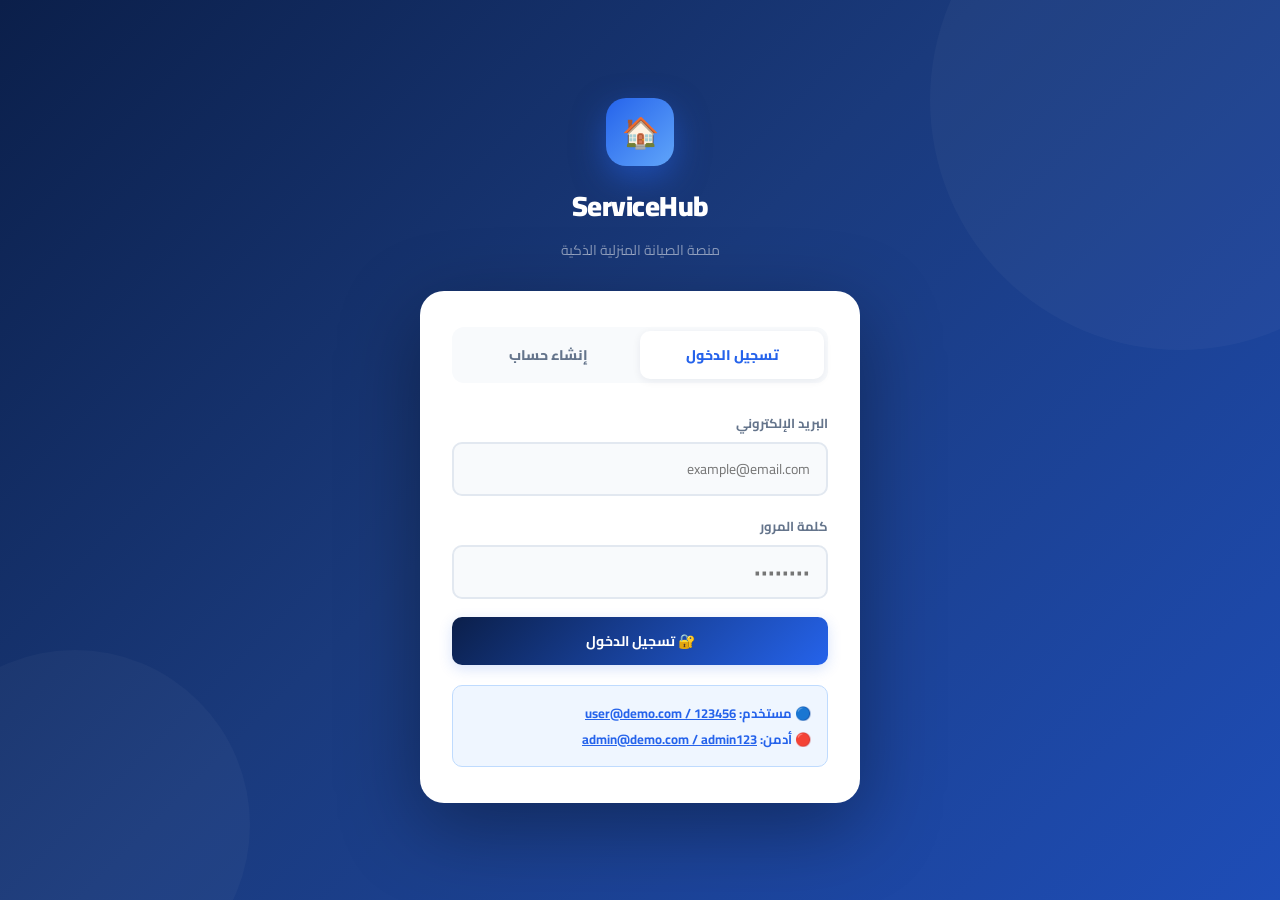
==== admin.html @ e4e531af "first commit" ====
<!DOCTYPE html>
<html lang="ar" dir="rtl">
<head>
<meta charset="UTF-8">
<meta name="viewport" content="width=device-width, initial-scale=1.0">
<title>ServiceHub – لوحة الإدارة</title>
<link rel="stylesheet" href="styles.css">
<style>
  /* Admin-specific accents */
  :root { --accent: #7c3aed; --accent-light: #8b5cf6; --accent-glow: rgba(124,58,237,0.18); }
  .navbar { background: #1e0a3c; }
  .brand-icon { background: linear-gradient(135deg, #7c3aed, #a78bfa) !important; }
  .btn-primary { background: linear-gradient(135deg, #1e0a3c, #7c3aed); }
  .uc-avatar { background: linear-gradient(135deg, #c4b5fd, #8b5cf6) !important; color: #fff !important; }
  .hero-banner { background: linear-gradient(135deg, #1e0a3c 0%, #4c1d95 50%, #7c3aed 100%); }
  .admin-ring { display:inline-flex;align-items:center;gap:6px;background:#ede9fe;color:#7c3aed;padding:4px 12px;border-radius:20px;font-size:12px;font-weight:800; }
</style>
</head>
<body>

<!-- ══════════ NAVBAR ══════════ -->
<nav class="navbar">
  <a class="navbar-brand" href="admin.html">
    <div class="brand-icon">🏠</div>
    <div>
      <div class="brand-text">ServiceHub</div>
      <div class="brand-sub">لوحة الإدارة</div>
    </div>
  </a>

  <div class="navbar-nav" id="desktop-nav">
    <button class="nav-link active" data-view="dashboard" onclick="navigate('dashboard')"><span class="nl-icon">📊</span> لوحة التحكم</button>
    <button class="nav-link"        data-view="manage"    onclick="navigate('manage')">   <span class="nl-icon">⚙️</span> إدارة الطلبات<span class="nav-badge" id="pending-badge" style="display:none">0</span></button>
    <button class="nav-link"        data-view="users"     onclick="navigate('users')">    <span class="nl-icon">👥</span> المستخدمون</button>
    <button class="nav-link"        data-view="profile"   onclick="navigate('profile')">  <span class="nl-icon">👤</span> حسابي</button>
  </div>

  <div class="navbar-end">
    <div class="user-chip" id="user-chip">
      <div class="uc-avatar" id="uc-avatar"></div>
      <div>
        <div class="uc-name" id="uc-name"></div>
        <div class="uc-role">مسؤول النظام</div>
      </div>
    </div>
    <button class="btn-logout-nav" onclick="logout()">🚪 خروج</button>
    <button class="nav-toggle" onclick="toggleDrawer()" aria-label="القائمة">
      <span></span><span></span><span></span>
    </button>
  </div>
</nav>

<!-- Mobile Drawer -->
<div class="nav-drawer" id="nav-drawer">
  <button class="nav-link" data-view="dashboard" onclick="navigate('dashboard');closeDrawer()">📊 لوحة التحكم</button>
  <button class="nav-link" data-view="manage"    onclick="navigate('manage');closeDrawer()">⚙️ إدارة الطلبات</button>
  <button class="nav-link" data-view="users"     onclick="navigate('users');closeDrawer()">👥 المستخدمون</button>
  <button class="nav-link" data-view="profile"   onclick="navigate('profile');closeDrawer()">👤 حسابي</button>
  <hr style="border:none;border-top:1px solid rgba(255,255,255,0.1);margin:8px 0">
  <button class="nav-link" onclick="logout()" style="color:#f87171">🚪 تسجيل الخروج</button>
</div>

<div class="page-wrap">
<div class="content">

  <!-- ══════════ DASHBOARD ══════════ -->
  <div class="view active" id="view-dashboard">
    <div class="hero-banner">
      <div class="hero-text">
        <h2>لوحة تحكم الإدارة 👨‍💻</h2>
        <p>راقب جميع الطلبات واتخذ القرارات المناسبة بسرعة وكفاءة</p>
        <div class="hero-cta">
          <button class="btn-white" onclick="navigate('manage')">⚙️ إدارة الطلبات</button>
        </div>
      </div>
      <div class="hero-illustration">📊</div>
    </div>
    <div class="stats-grid" id="admin-stats"></div>
    <div class="card">
      <div class="card-header">
        <span class="card-title">📋 جميع الطلبات</span>
        <button class="btn btn-secondary btn-sm" onclick="navigate('manage')">إدارة الطلبات</button>
      </div>
      <div class="table-wrap">
        <table class="data-table">
          <thead><tr>
            <th>المستخدم</th>
            <th>الخدمة</th>
            <th>الموقع</th>
            <th>التاريخ</th>
            <th>الحالة</th>
            <th>الإجراء</th>
          </tr></thead>
          <tbody id="dash-tbody"></tbody>
        </table>
      </div>
    </div>
  </div>

  <!-- ══════════ MANAGE REQUESTS ══════════ -->
  <div class="view" id="view-manage">
    <div class="section-header">
      <div class="section-title"><div class="st-icon">⚙️</div> إدارة الطلبات</div>
    </div>
    <div class="filter-bar">
      <input class="form-control" type="text" id="manage-search" placeholder="🔍 بحث بالاسم أو الخدمة..." oninput="renderManage()">
      <button class="filter-chip active" data-f="all"      onclick="setAdminFilter(this,'all')">الكل</button>
      <button class="filter-chip"        data-f="pending"  onclick="setAdminFilter(this,'pending')">⏳ معلق</button>
      <button class="filter-chip"        data-f="accepted" onclick="setAdminFilter(this,'accepted')">✅ مقبول</button>
      <button class="filter-chip"        data-f="rejected" onclick="setAdminFilter(this,'rejected')">❌ مرفوض</button>
    </div>
    <div class="req-list" id="manage-list"></div>
  </div>

  <!-- ══════════ USERS ══════════ -->
  <div class="view" id="view-users">
    <div class="section-header">
      <div class="section-title"><div class="st-icon">👥</div> المستخدمون</div>
    </div>
    <div class="card">
      <div class="table-wrap">
        <table class="data-table">
          <thead><tr>
            <th>المستخدم</th>
            <th>البريد الإلكتروني</th>
            <th>الدور</th>
            <th>عدد الطلبات</th>
            <th>آخر طلب</th>
          </tr></thead>
          <tbody id="users-tbody"></tbody>
        </table>
      </div>
    </div>
  </div>

  <!-- ══════════ PROFILE ══════════ -->
  <div class="view" id="view-profile">
    <div class="section-header">
      <div class="section-title"><div class="st-icon">👤</div> حسابي</div>
    </div>
    <div class="profile-hero">
      <div class="profile-avatar" id="p-avatar"></div>
      <div class="profile-info">
        <h2 id="p-name"></h2>
        <p id="p-email"></p>
        <div style="margin-top:10px"><span class="admin-ring">👨‍💻 مسؤول النظام</span></div>
      </div>
    </div>
    <div class="profile-grid">
      <div class="card">
        <div class="card-header"><span class="card-title">✏️ تعديل البيانات</span></div>
        <div class="card-body">
          <div class="form-group"><label>الاسم الكامل</label><input class="form-control" type="text" id="edit-name"></div>
          <div class="form-group"><label>البريد الإلكتروني</label><input class="form-control" type="email" id="edit-email" disabled style="opacity:.55;cursor:not-allowed"></div>
          <button class="btn btn-primary" onclick="saveProfile()">💾 حفظ التغييرات</button>
        </div>
      </div>
      <div class="card">
        <div class="card-header"><span class="card-title">🔑 تغيير كلمة المرور</span></div>
        <div class="card-body">
          <div class="form-group"><label>كلمة المرور الحالية</label><input class="form-control" type="password" id="old-pass" placeholder="••••••••"></div>
          <div class="form-group"><label>كلمة المرور الجديدة</label><input class="form-control" type="password" id="new-pass" placeholder="••••••••"></div>
          <div class="form-group"><label>تأكيد كلمة المرور</label><input class="form-control" type="password" id="conf-pass" placeholder="••••••••"></div>
          <button class="btn btn-primary" onclick="changePassword()">🔒 تغيير</button>
        </div>
      </div>
    </div>
  </div>

</div><!-- /content -->
</div><!-- /page-wrap -->

<!-- MODAL: Detail -->
<div id="modal-detail" style="display:none">
  <div class="modal-overlay" onclick="closeModal('modal-detail')">
    <div class="modal" onclick="event.stopPropagation()">
      <div class="modal-head">
        <div class="modal-title">📋 تفاصيل الطلب</div>
        <button class="modal-close" onclick="closeModal('modal-detail')">✕</button>
      </div>
      <div id="detail-content"></div>
    </div>
  </div>
</div>

<!-- TOAST -->
<div class="toast" id="toast"></div>

<script>
// ══════════════════════════════════════
//  DATA
// ══════════════════════════════════════
const SERVICES = [
  {id:'plumbing',   icon:'🔧', label:'سباكة'},
  {id:'electrical', icon:'⚡', label:'كهرباء'},
  {id:'ac',         icon:'❄️', label:'تكييف'},
  {id:'carpentry',  icon:'🪵', label:'نجارة'},
  {id:'painting',   icon:'🎨', label:'دهان'},
  {id:'cleaning',   icon:'🧹', label:'تنظيف'},
  {id:'gas',        icon:'🔥', label:'غاز'},
  {id:'security',   icon:'🔒', label:'أمن'},
];

function getDB()    { return JSON.parse(localStorage.getItem('sh_db') || '{}'); }
function saveDB(db) { localStorage.setItem('sh_db', JSON.stringify(db)); }
function svcLabel(id){ return (SERVICES.find(s=>s.id===id)||{label:id}).label; }
function svcIcon(id) { return (SERVICES.find(s=>s.id===id)||{icon:'🔧'}).icon; }
function userName(userId, db) { return ((db.users||[]).find(u=>u.id===userId)||{name:'مجهول'}).name; }
function userEmail(userId, db){ return ((db.users||[]).find(u=>u.id===userId)||{email:''}).email; }
const BADGE_MAP  = {pending:'pending',  accepted:'accepted',  rejected:'rejected'};
const BLABEL_MAP = {pending:'معلق',     accepted:'مقبول',     rejected:'مرفوض'};
const LABEL_MAP  = {pending:'معلق ⏳',  accepted:'مقبول ✅',  rejected:'مرفوض ❌'};

// ══════════════════════════════════════
//  AUTH GUARD
// ══════════════════════════════════════
let CU = null;
(function() {
  const raw = sessionStorage.getItem('sh_user');
  if (!raw) { window.location.href = 'auth.html'; return; }
  CU = JSON.parse(raw);
  if (CU.role !== 'admin') { window.location.href = 'user.html'; return; }
  initAdmin();
})();

function initAdmin() {
  const initials = CU.name.split(' ').map(n=>n[0]).join('').substring(0,2);
  document.getElementById('uc-avatar').textContent = initials;
  document.getElementById('uc-name').textContent   = CU.name;
  updatePendingBadge();
  renderDashboard();
}

function logout() {
  sessionStorage.removeItem('sh_user');
  window.location.href = 'auth.html';
}

// ══════════════════════════════════════
//  NAVIGATION
// ══════════════════════════════════════
let adminFilter = 'all';

function navigate(view) {
  document.querySelectorAll('.view').forEach(v => v.classList.remove('active'));
  document.querySelectorAll('.nav-link').forEach(n => n.classList.remove('active'));
  const el = document.getElementById('view-'+view);
  if (el) el.classList.add('active');
  document.querySelectorAll(`[data-view="${view}"]`).forEach(n => n.classList.add('active'));
  window.scrollTo({top:0, behavior:'smooth'});

  if (view==='dashboard') renderDashboard();
  if (view==='manage')    renderManage();
  if (view==='users')     renderUsers();
  if (view==='profile')   renderProfile();
}

function toggleDrawer() { document.getElementById('nav-drawer').classList.toggle('open'); }
function closeDrawer()  { document.getElementById('nav-drawer').classList.remove('open'); }

// ══════════════════════════════════════
//  DASHBOARD
// ══════════════════════════════════════
function renderDashboard() {
  const db   = getDB();
  const reqs = db.requests || [];
  const p    = reqs.filter(r=>r.status==='pending').length;
  const a    = reqs.filter(r=>r.status==='accepted').length;
  const r    = reqs.filter(r=>r.status==='rejected').length;
  const users= (db.users||[]).filter(u=>u.role==='user').length;

  document.getElementById('admin-stats').innerHTML = `
    <div class="stat-card"><div class="stat-icon blue">📋</div><div><div class="stat-value">${reqs.length}</div><div class="stat-label">إجمالي الطلبات</div></div></div>
    <div class="stat-card"><div class="stat-icon amber">⏳</div><div><div class="stat-value">${p}</div><div class="stat-label">معلقة – تحتاج إجراء</div></div></div>
    <div class="stat-card"><div class="stat-icon green">✅</div><div><div class="stat-value">${a}</div><div class="stat-label">مقبولة</div></div></div>
    <div class="stat-card"><div class="stat-icon red">❌</div><div><div class="stat-value">${r}</div><div class="stat-label">مرفوضة</div></div></div>
    <div class="stat-card"><div class="stat-icon purple">👥</div><div><div class="stat-value">${users}</div><div class="stat-label">المستخدمون</div></div></div>
  `;

  const tbody = document.getElementById('dash-tbody');
  tbody.innerHTML = reqs.slice().reverse().slice(0, 10).map(req=>tableRowHTML(req, db)).join('');
  updatePendingBadge();
}

function tableRowHTML(req, db) {
  return `<tr>
    <td>
      <div style="font-weight:800">${userName(req.userId, db)}</div>
      <div style="font-size:11px;color:var(--text-muted)">${userEmail(req.userId, db)}</div>
    </td>
    <td>${svcIcon(req.service)} ${svcLabel(req.service)}</td>
    <td>📍 ${req.location}</td>
    <td>📅 ${req.date}</td>
    <td><span class="badge ${BADGE_MAP[req.status]}">${BLABEL_MAP[req.status]}</span></td>
    <td>
      ${req.status==='pending' ? `
        <div style="display:flex;gap:6px">
          <button class="btn btn-success btn-sm" onclick="adminAction('${req.id}','accepted')">✅ قبول</button>
          <button class="btn btn-danger btn-sm"  onclick="adminAction('${req.id}','rejected')">❌ رفض</button>
        </div>
      ` : `<button class="btn btn-secondary btn-sm" onclick="showDetail('${req.id}')">عرض</button>`}
    </td>
  </tr>`;
}

// ══════════════════════════════════════
//  MANAGE REQUESTS
// ══════════════════════════════════════
function renderManage() {
  const db     = getDB();
  const reqs   = db.requests || [];
  const search = (document.getElementById('manage-search')?.value || '').toLowerCase();
  const filtered = reqs.filter(req => {
    const mF = adminFilter==='all' || req.status===adminFilter;
    const uName = userName(req.userId, db).toLowerCase();
    const mS = !search || svcLabel(req.service).includes(search) || req.location.includes(search) || uName.includes(search);
    return mF && mS;
  }).reverse();

  const c = document.getElementById('manage-list');
  if (!filtered.length) {
    c.innerHTML = '<div class="empty-state"><span class="es-icon">🔍</span><h3>لا توجد نتائج</h3><p>جرب تغيير الفلتر</p></div>';
    return;
  }
  c.innerHTML = filtered.map(req => {
    const uName = userName(req.userId, db);
    return `
      <div class="req-card" onclick="showDetail('${req.id}')">
        <div class="rc-icon">${svcIcon(req.service)}</div>
        <div class="rc-body">
          <div class="rc-title">${svcLabel(req.service)} — <span style="color:var(--text-muted);font-weight:600">${uName}</span></div>
          <div class="rc-meta">
            <span>📍 ${req.location}</span>
            <span>📅 ${req.date}</span>
            <span style="color:var(--text-light)">${req.desc.substring(0,50)}${req.desc.length>50?'...':''}</span>
          </div>
        </div>
        <div class="rc-actions">
          <span class="badge ${BADGE_MAP[req.status]}">${BLABEL_MAP[req.status]}</span>
          ${req.status==='pending' ? `
            <button class="btn btn-success btn-sm" onclick="event.stopPropagation();adminAction('${req.id}','accepted')">✅ قبول</button>
            <button class="btn btn-danger btn-sm"  onclick="event.stopPropagation();adminAction('${req.id}','rejected')">❌ رفض</button>
          ` : ''}
        </div>
      </div>
    `;
  }).join('');
}

function setAdminFilter(el, f) {
  adminFilter = f;
  document.querySelectorAll('#view-manage .filter-chip').forEach(c=>c.classList.remove('active'));
  el.classList.add('active');
  renderManage();
}

function adminAction(id, newStatus) {
  const db  = getDB();
  const req = (db.requests||[]).find(r=>r.id===id);
  if (!req) return;
  req.status = newStatus;
  const msg = newStatus==='accepted'
    ? `تم قبول طلب ${svcLabel(req.service)} الخاص بك ✅`
    : `عذراً، تم رفض طلب ${svcLabel(req.service)} ❌`;
  db.notifications = db.notifications || [];
  db.notifications.push({id:'n'+Date.now(), userId:req.userId, msg, time:'الآن', read:false});
  saveDB(db);
  toast(newStatus==='accepted' ? '✅ تم قبول الطلب وإشعار المستخدم' : '❌ تم رفض الطلب وإشعار المستخدم');
  updatePendingBadge();
  renderDashboard();
  renderManage();
}

function updatePendingBadge() {
  const db  = getDB();
  const cnt = (db.requests||[]).filter(r=>r.status==='pending').length;
  const b   = document.getElementById('pending-badge');
  if (b) { b.style.display = cnt ? 'inline' : 'none'; b.textContent = cnt; }
}

// ══════════════════════════════════════
//  USERS
// ══════════════════════════════════════
function renderUsers() {
  const db    = getDB();
  const users = (db.users||[]);
  const tbody = document.getElementById('users-tbody');
  tbody.innerHTML = users.map(u => {
    const uReqs   = (db.requests||[]).filter(r=>r.userId===u.id);
    const lastReq = uReqs.length ? uReqs[uReqs.length-1].date : '—';
    const initials= u.name.split(' ').map(n=>n[0]).join('').substring(0,2);
    return `<tr>
      <td>
        <div style="display:flex;align-items:center;gap:10px">
          <div style="width:34px;height:34px;border-radius:50%;background:linear-gradient(135deg,var(--accent),var(--accent-light));display:flex;align-items:center;justify-content:center;font-size:13px;font-weight:800;color:#fff;flex-shrink:0">${initials}</div>
          <div>
            <div style="font-weight:800">${u.name}</div>
            <div style="font-size:11px;color:var(--text-muted)">#${u.id}</div>
          </div>
        </div>
      </td>
      <td>${u.email}</td>
      <td><span class="badge ${u.role==='admin'?'admin':'accepted'}">${u.role==='admin'?'مسؤول':'مستخدم'}</span></td>
      <td style="font-weight:800">${uReqs.length}</td>
      <td>${lastReq}</td>
    </tr>`;
  }).join('');
}

// ══════════════════════════════════════
//  REQUEST DETAIL
// ══════════════════════════════════════
function showDetail(id) {
  const db  = getDB();
  const req = (db.requests||[]).find(r=>r.id===id);
  if (!req) return;

  const steps = [
    {label:'تم الإرسال',   state:'done'},
    {label:'قيد المراجعة', state: req.status==='pending' ? 'active' : 'done'},
    {label: req.status==='rejected' ? 'مرفوض' : 'تم القبول',
     state: req.status==='accepted' ? 'done' : req.status==='rejected' ? 'rejected' : ''},
  ];

  const uName = userName(req.userId, db);

  document.getElementById('detail-content').innerHTML = `
    <div class="tracker">
      ${steps.map((s,i)=>`
        <div class="tracker-step ${s.state}">
          <div class="t-dot">${s.state==='done'?'✓':s.state==='rejected'?'✕':(i+1)}</div>
          <div class="t-label">${s.label}</div>
        </div>
      `).join('')}
    </div>
    <div class="detail-table">
      <div class="detail-row"><span class="detail-label">المستخدم</span><span class="detail-value">👤 ${uName}</span></div>
      <div class="detail-row"><span class="detail-label">الخدمة</span><span class="detail-value">${svcIcon(req.service)} ${svcLabel(req.service)}</span></div>
      <div class="detail-row"><span class="detail-label">الوصف</span><span class="detail-value">${req.desc}</span></div>
      <div class="detail-row"><span class="detail-label">الموقع</span><span class="detail-value">📍 ${req.location}</span></div>
      <div class="detail-row"><span class="detail-label">التاريخ</span><span class="detail-value">📅 ${req.date}</span></div>
      <div class="detail-row"><span class="detail-label">الحالة</span><span class="detail-value">${LABEL_MAP[req.status]}</span></div>
      ${req.rating ? `<div class="detail-row"><span class="detail-label">تقييم المستخدم</span><span class="detail-value">${'⭐'.repeat(req.rating)} (${req.rating}/5)</span></div>` : ''}
    </div>
    ${req.status==='pending' ? `
      <div class="modal-actions" style="margin-top:20px">
        <button class="btn btn-danger"   onclick="adminAction('${req.id}','rejected');closeModal('modal-detail')">❌ رفض الطلب</button>
        <button class="btn btn-success"  style="flex:2" onclick="adminAction('${req.id}','accepted');closeModal('modal-detail')">✅ قبول الطلب</button>
      </div>
    ` : ''}
  `;
  document.getElementById('modal-detail').style.display='block';
}

// ══════════════════════════════════════
//  PROFILE
// ══════════════════════════════════════
function renderProfile() {
  const initials = CU.name.split(' ').map(n=>n[0]).join('').substring(0,2);
  document.getElementById('p-avatar').textContent = initials;
  document.getElementById('p-name').textContent   = CU.name;
  document.getElementById('p-email').textContent  = CU.email;
  document.getElementById('edit-name').value  = CU.name;
  document.getElementById('edit-email').value = CU.email;
}

function saveProfile() {
  const name = document.getElementById('edit-name').value.trim();
  if (!name) return toast('⚠️ الاسم مطلوب');
  const db = getDB();
  const u  = (db.users||[]).find(u=>u.id===CU.id);
  if (u) { u.name = name; saveDB(db); }
  CU.name = name;
  sessionStorage.setItem('sh_user', JSON.stringify(CU));
  document.getElementById('uc-name').textContent = name;
  renderProfile();
  toast('✅ تم حفظ البيانات بنجاح');
}

function changePassword() {
  const oldP = document.getElementById('old-pass').value;
  const newP = document.getElementById('new-pass').value;
  const conP = document.getElementById('conf-pass').value;
  if (!oldP||!newP||!conP) return toast('⚠️ يرجى ملء جميع الحقول');
  if (oldP !== CU.password) return toast('❌ كلمة المرور الحالية غير صحيحة');
  if (newP !== conP)        return toast('❌ كلمة المرور غير متطابقة');
  const db = getDB();
  const u  = (db.users||[]).find(u=>u.id===CU.id);
  if (u) { u.password = newP; saveDB(db); }
  CU.password = newP;
  sessionStorage.setItem('sh_user', JSON.stringify(CU));
  ['old-pass','new-pass','conf-pass'].forEach(id=>document.getElementById(id).value='');
  toast('✅ تم تغيير كلمة المرور');
}

// ══════════════════════════════════════
//  UTILS
// ══════════════════════════════════════
function closeModal(id) { document.getElementById(id).style.display='none'; }

function toast(msg) {
  const t = document.getElementById('toast');
  t.textContent = msg; t.classList.add('show');
  setTimeout(()=>t.classList.remove('show'), 3000);
}

document.addEventListener('keydown', e => {
  if (e.key==='Escape') { closeModal('modal-detail'); closeDrawer(); }
});
</script>
</body>
</html>
---- styles.css ----
/* ============================================
   ServiceHub – Shared Styles
   ============================================ */
@import url('https://fonts.googleapis.com/css2?family=Cairo:wght@300;400;600;700;900&display=swap');

:root {
  --primary:       #0b1f4a;
  --primary-mid:   #1a3a7c;
  --accent:        #2563eb;
  --accent-light:  #3b82f6;
  --accent-glow:   rgba(37,99,235,0.18);
  --gold:          #f59e0b;
  --danger:        #ef4444;
  --danger-soft:   #fef2f2;
  --success:       #10b981;
  --success-soft:  #ecfdf5;
  --warn:          #f59e0b;
  --warn-soft:     #fffbeb;
  --bg:            #f0f4fa;
  --surface:       #ffffff;
  --surface2:      #f8fafc;
  --border:        #e2e8f0;
  --border-dark:   #cbd5e1;
  --text:          #0f172a;
  --text-muted:    #64748b;
  --text-light:    #94a3b8;
  --shadow-sm:     0 2px 8px rgba(11,31,74,0.07);
  --shadow:        0 4px 20px rgba(11,31,74,0.10);
  --shadow-lg:     0 12px 48px rgba(11,31,74,0.16);
  --radius:        16px;
  --radius-sm:     10px;
  --radius-xs:     7px;
  --navbar-h:      68px;
  --transition:    0.22s cubic-bezier(.4,0,.2,1);
}

*, *::before, *::after { box-sizing: border-box; margin: 0; padding: 0; }

html { scroll-behavior: smooth; }

body {
  font-family: 'Cairo', sans-serif;
  background: var(--bg);
  color: var(--text);
  min-height: 100vh;
  direction: rtl;
  -webkit-font-smoothing: antialiased;
}

/* ── Scrollbar ── */
::-webkit-scrollbar { width: 6px; }
::-webkit-scrollbar-track { background: transparent; }
::-webkit-scrollbar-thumb { background: var(--border-dark); border-radius: 3px; }

/* ════════════════════════════════════════
   TOP NAVBAR
   ════════════════════════════════════════ */
.navbar {
  position: fixed; top: 0; right: 0; left: 0; z-index: 200;
  height: var(--navbar-h);
  background: var(--primary);
  display: flex; align-items: center;
  padding: 0 32px;
  gap: 0;
  box-shadow: 0 4px 24px rgba(11,31,74,0.28);
  border-bottom: 1px solid rgba(255,255,255,0.06);
}

.navbar-brand {
  display: flex; align-items: center; gap: 12px;
  text-decoration: none; flex-shrink: 0;
}
.navbar-brand .brand-icon {
  width: 40px; height: 40px; border-radius: 11px;
  background: linear-gradient(135deg, var(--accent), #60a5fa);
  display: flex; align-items: center; justify-content: center;
  font-size: 20px; box-shadow: 0 4px 12px rgba(37,99,235,0.4);
  flex-shrink: 0;
}
.navbar-brand .brand-text { color: #fff; font-size: 20px; font-weight: 900; letter-spacing: -0.3px; }
.navbar-brand .brand-sub  { color: rgba(255,255,255,0.45); font-size: 11px; font-weight: 500; margin-top: -2px; }

.navbar-nav {
  display: flex; align-items: center; gap: 2px;
  margin-right: 32px; flex: 1;
}
.nav-link {
  display: flex; align-items: center; gap: 7px;
  padding: 9px 16px; border-radius: 10px;
  color: rgba(255,255,255,0.6); font-size: 14px; font-weight: 600;
  cursor: pointer; transition: all var(--transition);
  border: none; background: none; font-family: inherit;
  white-space: nowrap;
  position: relative;
}
.nav-link:hover { color: #fff; background: rgba(255,255,255,0.08); }
.nav-link.active { color: #fff; background: rgba(255,255,255,0.13); }
.nav-link.active::after {
  content: '';
  position: absolute; bottom: -2px; right: 16px; left: 16px;
  height: 2px; border-radius: 2px;
  background: var(--accent-light);
}
.nav-link .nl-icon { font-size: 16px; }
.nav-badge {
  background: var(--danger); color: #fff;
  font-size: 10px; font-weight: 800;
  padding: 1px 6px; border-radius: 10px;
  margin-right: auto;
}

.navbar-end {
  display: flex; align-items: center; gap: 10px;
  margin-right: auto; flex-shrink: 0;
}

.notif-btn {
  width: 38px; height: 38px; border-radius: 10px;
  background: rgba(255,255,255,0.08); border: 1px solid rgba(255,255,255,0.1);
  display: flex; align-items: center; justify-content: center;
  font-size: 18px; cursor: pointer; position: relative;
  transition: all var(--transition); color: rgba(255,255,255,0.75);
}
.notif-btn:hover { background: rgba(255,255,255,0.15); color: #fff; }
.notif-dot {
  width: 9px; height: 9px; border-radius: 50%;
  background: var(--danger); border: 2px solid var(--primary);
  position: absolute; top: 5px; left: 5px;
  display: none;
}

.user-chip {
  display: flex; align-items: center; gap: 9px;
  padding: 5px 12px 5px 5px;
  background: rgba(255,255,255,0.08); border: 1px solid rgba(255,255,255,0.1);
  border-radius: 40px; cursor: pointer; transition: all var(--transition);
}
.user-chip:hover { background: rgba(255,255,255,0.14); }
.user-chip .uc-avatar {
  width: 30px; height: 30px; border-radius: 50%;
  background: linear-gradient(135deg, var(--gold), #fbbf24);
  display: flex; align-items: center; justify-content: center;
  font-size: 12px; font-weight: 800; color: var(--primary);
}
.user-chip .uc-name { color: #fff; font-size: 13px; font-weight: 700; }
.user-chip .uc-role { color: rgba(255,255,255,0.45); font-size: 11px; }

.btn-logout-nav {
  display: flex; align-items: center; gap: 7px;
  padding: 9px 16px; border-radius: 10px;
  color: rgba(255,255,255,0.5); font-size: 13px; font-weight: 600;
  cursor: pointer; transition: all var(--transition);
  border: 1px solid rgba(255,255,255,0.1); background: none;
  font-family: inherit;
}
.btn-logout-nav:hover { background: rgba(239,68,68,0.18); color: #f87171; border-color: rgba(239,68,68,0.3); }

/* Mobile hamburger */
.nav-toggle {
  display: none; flex-direction: column; gap: 5px;
  background: none; border: none; cursor: pointer; padding: 6px;
}
.nav-toggle span {
  display: block; width: 22px; height: 2px;
  background: rgba(255,255,255,0.7); border-radius: 2px;
  transition: all var(--transition);
}

/* Mobile drawer */
.nav-drawer {
  display: none; position: fixed;
  top: var(--navbar-h); right: 0; left: 0; bottom: 0;
  background: var(--primary); z-index: 190;
  padding: 16px; flex-direction: column; gap: 4px;
  overflow-y: auto;
}
.nav-drawer.open { display: flex; }

/* ════════════════════════════════════════
   PAGE WRAPPER
   ════════════════════════════════════════ */
.page-wrap {
  padding-top: var(--navbar-h);
  min-height: 100vh;
}
.content {
  max-width: 1200px; margin: 0 auto;
  padding: 32px 24px;
}

/* ════════════════════════════════════════
   SECTIONS & PAGES
   ════════════════════════════════════════ */
.view { display: none; }
.view.active { display: block; animation: fadeUp 0.3s var(--transition); }
@keyframes fadeUp {
  from { opacity: 0; transform: translateY(10px); }
  to   { opacity: 1; transform: translateY(0); }
}

.section-header {
  display: flex; align-items: center; justify-content: space-between;
  margin-bottom: 24px;
}
.section-title {
  font-size: 22px; font-weight: 900; color: var(--primary);
  display: flex; align-items: center; gap: 10px;
}
.section-title .st-icon {
  width: 38px; height: 38px; border-radius: 10px;
  background: linear-gradient(135deg, var(--primary), var(--accent));
  display: flex; align-items: center; justify-content: center;
  font-size: 18px;
}

/* ════════════════════════════════════════
   CARDS
   ════════════════════════════════════════ */
.card {
  background: var(--surface); border: 1px solid var(--border);
  border-radius: var(--radius); box-shadow: var(--shadow);
  overflow: hidden;
}
.card-header {
  padding: 18px 24px; border-bottom: 1px solid var(--border);
  display: flex; align-items: center; justify-content: space-between;
}
.card-title { font-size: 15px; font-weight: 800; color: var(--primary); }
.card-body  { padding: 24px; }

/* ════════════════════════════════════════
   STATS GRID
   ════════════════════════════════════════ */
.stats-grid {
  display: grid;
  grid-template-columns: repeat(auto-fit, minmax(190px, 1fr));
  gap: 18px; margin-bottom: 28px;
}
.stat-card {
  background: var(--surface); border: 1px solid var(--border);
  border-radius: var(--radius); padding: 22px 20px;
  display: flex; align-items: center; gap: 16px;
  box-shadow: var(--shadow-sm); transition: transform var(--transition), box-shadow var(--transition);
  position: relative; overflow: hidden;
}
.stat-card::before {
  content: ''; position: absolute; bottom: 0; right: 0;
  width: 80px; height: 80px; border-radius: 50%;
  opacity: 0.06; transform: translate(20px, 20px);
}
.stat-card:hover { transform: translateY(-3px); box-shadow: var(--shadow); }
.stat-icon {
  width: 50px; height: 50px; border-radius: 13px;
  display: flex; align-items: center; justify-content: center;
  font-size: 22px; flex-shrink: 0;
}
.stat-icon.blue  { background: #eff6ff; }
.stat-icon.green { background: var(--success-soft); }
.stat-icon.red   { background: var(--danger-soft); }
.stat-icon.amber { background: var(--warn-soft); }
.stat-icon.purple{ background: #f5f3ff; }
.stat-value { font-size: 30px; font-weight: 900; color: var(--primary); line-height: 1; }
.stat-label { font-size: 12px; color: var(--text-muted); font-weight: 600; margin-top: 4px; }

/* ════════════════════════════════════════
   BADGES
   ════════════════════════════════════════ */
.badge {
  display: inline-flex; align-items: center; gap: 5px;
  padding: 4px 11px; border-radius: 20px;
  font-size: 12px; font-weight: 700;
}
.badge::before { content: '●'; font-size: 7px; }
.badge.pending  { background: var(--warn-soft);    color: #d97706; }
.badge.accepted { background: var(--success-soft); color: #059669; }
.badge.rejected { background: var(--danger-soft);  color: #dc2626; }
.badge.admin    { background: #ede9fe; color: #7c3aed; }

/* ════════════════════════════════════════
   BUTTONS
   ════════════════════════════════════════ */
.btn {
  display: inline-flex; align-items: center; justify-content: center; gap: 8px;
  padding: 11px 22px; border-radius: var(--radius-sm);
  font-family: inherit; font-size: 14px; font-weight: 700;
  cursor: pointer; border: none; transition: all var(--transition);
  text-decoration: none; white-space: nowrap;
}
.btn-primary {
  background: linear-gradient(135deg, var(--primary), var(--accent));
  color: #fff; box-shadow: 0 4px 14px var(--accent-glow);
}
.btn-primary:hover { transform: translateY(-1px); box-shadow: 0 6px 20px rgba(37,99,235,0.35); }
.btn-secondary {
  background: var(--surface2); color: var(--text-muted);
  border: 1.5px solid var(--border);
}
.btn-secondary:hover { border-color: var(--accent); color: var(--accent); }
.btn-success { background: var(--success-soft); color: #059669; border: 1.5px solid #a7f3d0; }
.btn-success:hover { background: #059669; color: #fff; border-color: #059669; }
.btn-danger  { background: var(--danger-soft);  color: #dc2626; border: 1.5px solid #fecaca; }
.btn-danger:hover  { background: #dc2626; color: #fff; border-color: #dc2626; }
.btn-sm { padding: 7px 14px; font-size: 13px; border-radius: var(--radius-xs); }
.btn-wide { width: 100%; }

/* ════════════════════════════════════════
   FORMS
   ════════════════════════════════════════ */
.form-group { margin-bottom: 18px; }
.form-group label {
  display: block; font-size: 13px; font-weight: 700;
  color: var(--text-muted); margin-bottom: 7px;
}
.form-control {
  width: 100%; padding: 12px 16px;
  border: 2px solid var(--border); border-radius: var(--radius-sm);
  font-family: inherit; font-size: 14px; color: var(--text);
  background: var(--surface2); outline: none;
  transition: border var(--transition), background var(--transition);
}
.form-control:focus { border-color: var(--accent); background: #fff; }
textarea.form-control { resize: vertical; min-height: 90px; }
select.form-control { cursor: pointer; }
.form-grid { display: grid; grid-template-columns: 1fr 1fr; gap: 18px; }
.form-grid .col-2 { grid-column: span 2; }

/* ════════════════════════════════════════
   FILTER BAR
   ════════════════════════════════════════ */
.filter-bar {
  display: flex; gap: 10px; flex-wrap: wrap;
  margin-bottom: 22px; align-items: center;
}
.filter-bar .form-control { max-width: 280px; }
.filter-chip {
  padding: 8px 16px; border-radius: 20px;
  font-family: inherit; font-size: 13px; font-weight: 700;
  color: var(--text-muted); cursor: pointer;
  border: 2px solid var(--border); background: var(--surface);
  transition: all var(--transition);
}
.filter-chip:hover  { border-color: var(--accent); color: var(--accent); }
.filter-chip.active { border-color: var(--accent); background: #eff6ff; color: var(--accent); }

/* ════════════════════════════════════════
   REQUEST CARDS
   ════════════════════════════════════════ */
.req-list { display: flex; flex-direction: column; gap: 13px; }
.req-card {
  background: var(--surface); border: 1.5px solid var(--border);
  border-radius: var(--radius); padding: 18px 22px;
  display: flex; align-items: center; gap: 18px;
  box-shadow: var(--shadow-sm); transition: all var(--transition);
  cursor: pointer;
}
.req-card:hover { border-color: var(--accent-light); transform: translateX(-3px); box-shadow: var(--shadow); }
.req-card .rc-icon {
  width: 48px; height: 48px; border-radius: 13px;
  background: #eff6ff; display: flex; align-items: center;
  justify-content: center; font-size: 22px; flex-shrink: 0;
}
.req-card .rc-body { flex: 1; min-width: 0; }
.req-card .rc-title { font-size: 15px; font-weight: 800; color: var(--text); }
.req-card .rc-meta  { font-size: 12px; color: var(--text-muted); margin-top: 3px; display: flex; gap: 12px; flex-wrap: wrap; }
.req-card .rc-meta span { display: flex; align-items: center; gap: 4px; }
.req-card .rc-actions { display: flex; align-items: center; gap: 8px; flex-shrink: 0; flex-wrap: wrap; justify-content: flex-end; }

/* ════════════════════════════════════════
   SERVICES GRID
   ════════════════════════════════════════ */
.service-grid {
  display: grid;
  grid-template-columns: repeat(auto-fill, minmax(120px, 1fr));
  gap: 12px; margin-bottom: 8px;
}
.svc-card {
  border: 2px solid var(--border); border-radius: 13px;
  padding: 16px 10px; text-align: center; cursor: pointer;
  transition: all var(--transition); background: var(--surface2);
}
.svc-card:hover { border-color: var(--accent); background: #eff6ff; transform: translateY(-2px); }
.svc-card.selected { border-color: var(--accent); background: #eff6ff; box-shadow: 0 0 0 3px var(--accent-glow); }
.svc-card .svc-icon  { font-size: 28px; margin-bottom: 8px; }
.svc-card .svc-label { font-size: 13px; font-weight: 700; color: var(--text); }
.svc-card.selected .svc-label { color: var(--accent); }

/* ════════════════════════════════════════
   TRACKER
   ════════════════════════════════════════ */
.tracker { display: flex; align-items: flex-start; gap: 0; margin: 24px 0; }
.tracker-step { flex: 1; text-align: center; position: relative; }
.tracker-step::before {
  content: ''; position: absolute; top: 15px; left: -50%; right: 50%;
  height: 2px; background: var(--border);
}
.tracker-step:first-child::before { display: none; }
.tracker-step.done::before   { background: var(--success); }
.t-dot {
  width: 32px; height: 32px; border-radius: 50%;
  background: var(--border); color: var(--text-light);
  font-size: 13px; font-weight: 800;
  display: inline-flex; align-items: center; justify-content: center;
  position: relative; z-index: 1; transition: all var(--transition);
}
.tracker-step.done .t-dot     { background: var(--success); color: #fff; }
.tracker-step.active .t-dot   { background: var(--accent);  color: #fff; box-shadow: 0 0 0 5px var(--accent-glow); }
.tracker-step.rejected .t-dot { background: var(--danger);  color: #fff; }
.t-label { font-size: 11px; color: var(--text-muted); margin-top: 7px; font-weight: 700; }
.tracker-step.done .t-label     { color: var(--success); }
.tracker-step.active .t-label   { color: var(--accent); }
.tracker-step.rejected .t-label { color: var(--danger); }

/* ════════════════════════════════════════
   DETAIL ROWS
   ════════════════════════════════════════ */
.detail-table { width: 100%; }
.detail-row {
  display: flex; gap: 16px; padding: 12px 0;
  border-bottom: 1px solid var(--border);
}
.detail-row:last-child { border: none; }
.detail-label { font-size: 13px; color: var(--text-muted); font-weight: 700; min-width: 110px; flex-shrink: 0; }
.detail-value { font-size: 14px; color: var(--text); font-weight: 600; }

/* ════════════════════════════════════════
   NOTIFICATIONS
   ════════════════════════════════════════ */
.notif-list { display: flex; flex-direction: column; gap: 11px; }
.notif-item {
  background: var(--surface); border: 1.5px solid var(--border);
  border-radius: var(--radius-sm); padding: 16px 20px;
  display: flex; gap: 14px; align-items: flex-start;
  transition: all var(--transition);
}
.notif-item.unread { border-color: #93c5fd; background: #eff6ff; }
.notif-icon { font-size: 22px; flex-shrink: 0; margin-top: 1px; }
.notif-msg  { font-size: 14px; color: var(--text); font-weight: 600; line-height: 1.5; }
.notif-time { font-size: 11px; color: var(--text-light); margin-top: 4px; }

/* ════════════════════════════════════════
   PROFILE
   ════════════════════════════════════════ */
.profile-hero {
  background: linear-gradient(135deg, var(--primary) 0%, var(--accent) 100%);
  border-radius: var(--radius); padding: 32px;
  display: flex; align-items: center; gap: 24px; margin-bottom: 24px;
  color: #fff; box-shadow: var(--shadow-lg);
}
.profile-avatar {
  width: 76px; height: 76px; border-radius: 50%;
  background: rgba(255,255,255,0.18); border: 3px solid rgba(255,255,255,0.35);
  display: flex; align-items: center; justify-content: center;
  font-size: 28px; font-weight: 900; flex-shrink: 0;
}
.profile-info h2  { font-size: 22px; font-weight: 900; }
.profile-info p   { opacity: 0.65; font-size: 14px; margin-top: 4px; }
.profile-grid { display: grid; grid-template-columns: 1fr 1fr; gap: 20px; }

/* ════════════════════════════════════════
   LOCATIONS
   ════════════════════════════════════════ */
.location-grid {
  display: grid; grid-template-columns: repeat(auto-fill, minmax(200px,1fr));
  gap: 16px;
}
.loc-card {
  background: var(--surface); border: 2px solid var(--border);
  border-radius: var(--radius); padding: 22px; text-align: center;
  cursor: pointer; transition: all var(--transition);
}
.loc-card:hover  { border-color: var(--accent); transform: translateY(-2px); box-shadow: var(--shadow); }
.loc-card.add-card { border-style: dashed; display: flex; align-items: center; justify-content: center; flex-direction: column; min-height: 110px; }
.loc-icon  { font-size: 30px; margin-bottom: 10px; }
.loc-name  { font-size: 15px; font-weight: 800; color: var(--text); }
.loc-addr  { font-size: 12px; color: var(--text-muted); margin-top: 3px; }

/* ════════════════════════════════════════
   RATING STARS
   ════════════════════════════════════════ */
.stars-wrap { display: flex; gap: 8px; flex-direction: row-reverse; justify-content: center; margin: 14px 0; }
.star-btn { font-size: 34px; cursor: pointer; color: var(--border-dark); transition: color 0.15s, transform 0.15s; }
.star-btn:hover, .star-btn.lit { color: var(--gold); transform: scale(1.15); }

/* ════════════════════════════════════════
   ADMIN TABLE
   ════════════════════════════════════════ */
.data-table { width: 100%; border-collapse: collapse; }
.data-table th {
  text-align: right; padding: 12px 18px;
  font-size: 12px; font-weight: 800; color: var(--text-muted);
  background: var(--surface2); border-bottom: 2px solid var(--border);
  white-space: nowrap;
}
.data-table td {
  padding: 14px 18px; border-bottom: 1px solid var(--border);
  font-size: 14px; color: var(--text); vertical-align: middle;
}
.data-table tr:hover td { background: #f8fbff; }
.data-table tr:last-child td { border: none; }
.table-wrap { overflow-x: auto; }

/* ════════════════════════════════════════
   MODAL
   ════════════════════════════════════════ */
.modal-overlay {
  position: fixed; inset: 0; z-index: 400;
  background: rgba(11,31,74,0.55); backdrop-filter: blur(3px);
  display: flex; align-items: center; justify-content: center;
  animation: fadeIn 0.2s;
}
@keyframes fadeIn { from{opacity:0} to{opacity:1} }
.modal {
  background: #fff; border-radius: 20px; padding: 32px;
  width: 500px; max-width: 94vw; max-height: 90vh; overflow-y: auto;
  box-shadow: 0 24px 80px rgba(11,31,74,0.3);
  animation: scaleIn 0.3s cubic-bezier(.22,.68,0,1.2);
}
@keyframes scaleIn { from{opacity:0;transform:scale(.92)} to{opacity:1;transform:scale(1)} }
.modal-head { display: flex; align-items: center; justify-content: space-between; margin-bottom: 24px; }
.modal-title { font-size: 20px; font-weight: 900; color: var(--primary); }
.modal-close { background: var(--surface2); border: 1px solid var(--border); border-radius: 8px; width: 32px; height: 32px; cursor: pointer; font-size: 16px; display: flex; align-items: center; justify-content: center; transition: all var(--transition); }
.modal-close:hover { background: var(--danger-soft); color: var(--danger); }
.modal-actions { display: flex; gap: 12px; margin-top: 24px; }

/* ════════════════════════════════════════
   FAB
   ════════════════════════════════════════ */
.fab {
  position: fixed; bottom: 32px; left: 32px; z-index: 300;
  width: 58px; height: 58px; border-radius: 50%;
  background: linear-gradient(135deg, var(--accent), var(--accent-light));
  color: #fff; font-size: 26px; border: none;
  display: flex; align-items: center; justify-content: center;
  cursor: pointer; box-shadow: 0 8px 24px rgba(37,99,235,0.45);
  transition: all var(--transition); font-family: inherit;
}
.fab:hover { transform: scale(1.12) rotate(90deg); box-shadow: 0 12px 32px rgba(37,99,235,0.55); }

/* ════════════════════════════════════════
   TOAST
   ════════════════════════════════════════ */
.toast {
  position: fixed; bottom: 104px; left: 50%; transform: translateX(-50%);
  background: var(--primary); color: #fff;
  padding: 13px 24px; border-radius: 12px;
  font-size: 14px; font-weight: 600;
  box-shadow: 0 8px 28px rgba(0,0,0,0.25); z-index: 500;
  opacity: 0; pointer-events: none; white-space: nowrap;
  transition: opacity 0.28s, transform 0.28s;
  transform: translateX(-50%) translateY(10px);
}
.toast.show { opacity: 1; transform: translateX(-50%) translateY(0); }

/* ════════════════════════════════════════
   EMPTY STATE
   ════════════════════════════════════════ */
.empty-state { text-align: center; padding: 60px 20px; }
.empty-state .es-icon { font-size: 58px; margin-bottom: 16px; opacity: 0.35; display: block; }
.empty-state h3 { font-size: 18px; font-weight: 800; color: var(--text-muted); margin-bottom: 8px; }
.empty-state p  { font-size: 14px; color: var(--text-light); }

/* ════════════════════════════════════════
   DANGER ZONE
   ════════════════════════════════════════ */
.danger-zone { border-color: #fecaca !important; }
.danger-zone .card-title { color: var(--danger); }

/* ════════════════════════════════════════
   HOME HERO BANNER
   ════════════════════════════════════════ */
.hero-banner {
  background: linear-gradient(135deg, var(--primary) 0%, var(--primary-mid) 50%, #1e4db7 100%);
  border-radius: var(--radius); padding: 36px 40px;
  display: flex; align-items: center; justify-content: space-between;
  margin-bottom: 28px; color: #fff; position: relative; overflow: hidden;
  box-shadow: var(--shadow-lg);
}
.hero-banner::before {
  content: '';
  position: absolute; width: 280px; height: 280px; border-radius: 50%;
  background: rgba(255,255,255,0.04); top: -80px; left: -80px;
}
.hero-banner::after {
  content: '';
  position: absolute; width: 200px; height: 200px; border-radius: 50%;
  background: rgba(255,255,255,0.04); bottom: -60px; right: 200px;
}
.hero-text h2  { font-size: 26px; font-weight: 900; margin-bottom: 8px; }
.hero-text p   { font-size: 15px; opacity: 0.7; max-width: 380px; line-height: 1.6; }
.hero-cta      { margin-top: 20px; display: flex; gap: 12px; }
.hero-cta .btn-white {
  background: #fff; color: var(--primary); font-weight: 800;
  padding: 12px 24px; border-radius: var(--radius-sm);
  border: none; cursor: pointer; font-family: inherit; font-size: 14px;
  transition: all var(--transition); box-shadow: 0 4px 12px rgba(0,0,0,0.15);
}
.hero-cta .btn-white:hover { transform: translateY(-2px); box-shadow: 0 8px 20px rgba(0,0,0,0.2); }
.hero-illustration { font-size: 80px; opacity: 0.85; position: relative; z-index: 1; flex-shrink: 0; }

/* ════════════════════════════════════════
   QUICK STATS ROW
   ════════════════════════════════════════ */
.quick-row { display: grid; grid-template-columns: 2fr 1fr; gap: 22px; margin-bottom: 22px; }

/* ════════════════════════════════════════
   RESPONSIVE
   ════════════════════════════════════════ */
@media (max-width: 900px) {
  .navbar-nav { display: none; }
  .nav-toggle { display: flex; }
  .user-chip .uc-name, .user-chip .uc-role { display: none; }
  .user-chip { padding: 4px; border-radius: 50%; }
  .content { padding: 20px 16px; }
  .form-grid { grid-template-columns: 1fr; }
  .form-grid .col-2 { grid-column: span 1; }
  .profile-grid { grid-template-columns: 1fr; }
  .stats-grid { grid-template-columns: 1fr 1fr; }
  .hero-illustration { display: none; }
  .hero-banner { padding: 28px 24px; }
  .hero-text h2 { font-size: 20px; }
  .quick-row { grid-template-columns: 1fr; }
}
@media (max-width: 560px) {
  .stats-grid { grid-template-columns: 1fr 1fr; }
  .service-grid { grid-template-columns: repeat(3,1fr); }
  .navbar { padding: 0 16px; }
  .navbar-brand .brand-sub { display: none; }
  .fab { bottom: 20px; left: 20px; width: 52px; height: 52px; font-size: 22px; }
}
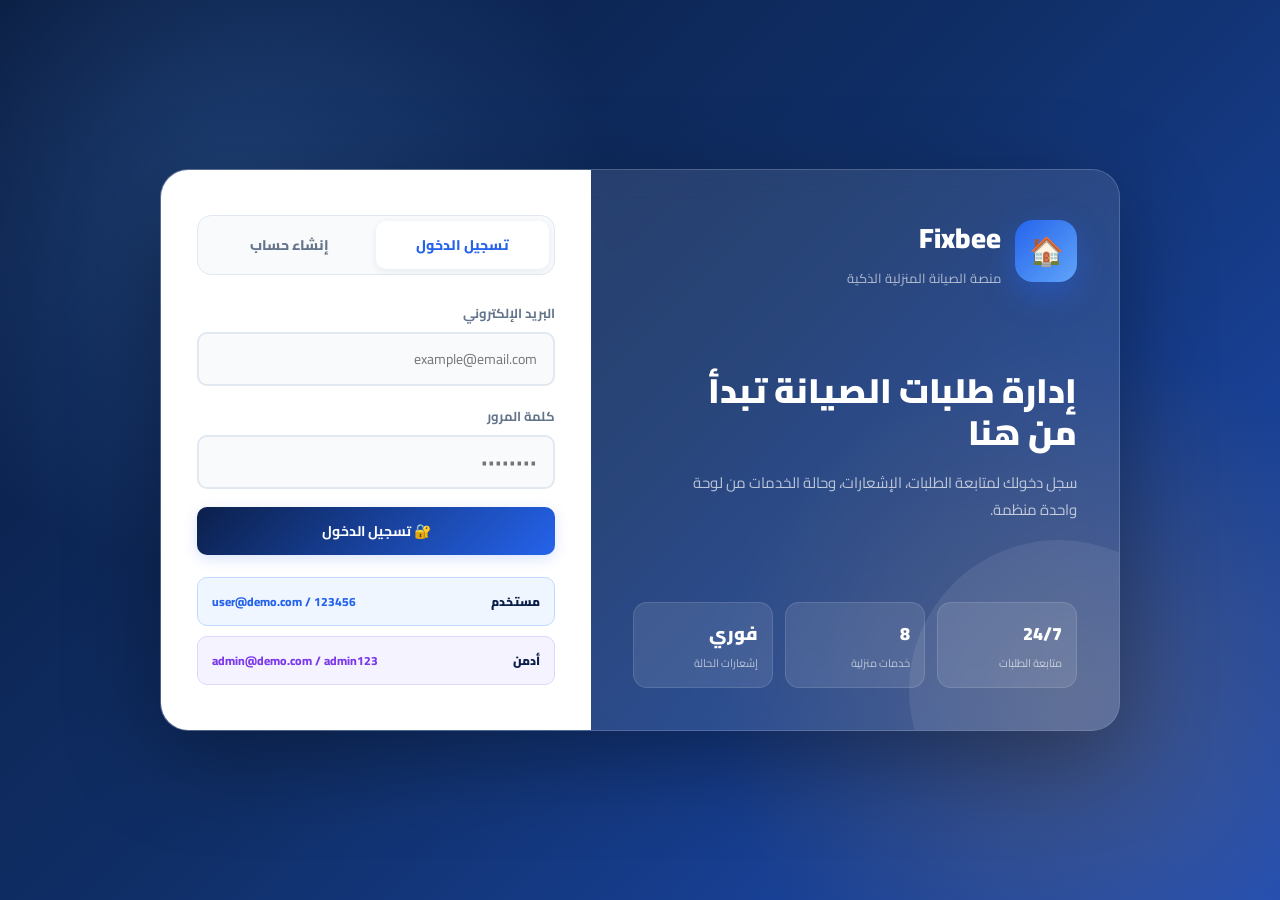
==== commit 95a1f187: "edit" ====
--- a/admin.html
+++ b/admin.html
@@ -1,9 +1,9 @@
-<!DOCTYPE html>
+﻿<!DOCTYPE html>
 <html lang="ar" dir="rtl">
 <head>
 <meta charset="UTF-8">
 <meta name="viewport" content="width=device-width, initial-scale=1.0">
-<title>ServiceHub – لوحة الإدارة</title>
+<title>Fixbee – لوحة الإدارة</title>
 <link rel="stylesheet" href="styles.css">
 <style>
   /* Admin-specific accents */
@@ -16,14 +16,14 @@
   .admin-ring { display:inline-flex;align-items:center;gap:6px;background:#ede9fe;color:#7c3aed;padding:4px 12px;border-radius:20px;font-size:12px;font-weight:800; }
 </style>
 </head>
-<body>
+<body class="app-page admin-page">
 
 <!-- ══════════ NAVBAR ══════════ -->
 <nav class="navbar">
   <a class="navbar-brand" href="admin.html">
     <div class="brand-icon">🏠</div>
     <div>
-      <div class="brand-text">ServiceHub</div>
+      <div class="brand-text">Fixbee</div>
       <div class="brand-sub">لوحة الإدارة</div>
     </div>
   </a>
@@ -76,6 +76,7 @@
       <div class="hero-illustration">📊</div>
     </div>
     <div class="stats-grid" id="admin-stats"></div>
+    <div class="admin-overview" id="admin-overview"></div>
     <div class="card">
       <div class="card-header">
         <span class="card-title">📋 جميع الطلبات</span>
@@ -116,6 +117,12 @@
   <div class="view" id="view-users">
     <div class="section-header">
       <div class="section-title"><div class="st-icon">👥</div> المستخدمون</div>
+    </div>
+    <div class="filter-bar">
+      <input class="form-control" type="text" id="users-search" placeholder="🔍 بحث بالاسم أو البريد..." oninput="renderUsers()">
+      <button class="filter-chip active" data-role="all" onclick="setUserRoleFilter(this,'all')">الكل</button>
+      <button class="filter-chip" data-role="user" onclick="setUserRoleFilter(this,'user')">مستخدمون</button>
+      <button class="filter-chip" data-role="admin" onclick="setUserRoleFilter(this,'admin')">مسؤولون</button>
     </div>
     <div class="card">
       <div class="table-wrap">
@@ -186,327 +193,6 @@
 <!-- TOAST -->
 <div class="toast" id="toast"></div>
 
-<script>
-// ══════════════════════════════════════
-//  DATA
-// ══════════════════════════════════════
-const SERVICES = [
-  {id:'plumbing',   icon:'🔧', label:'سباكة'},
-  {id:'electrical', icon:'⚡', label:'كهرباء'},
-  {id:'ac',         icon:'❄️', label:'تكييف'},
-  {id:'carpentry',  icon:'🪵', label:'نجارة'},
-  {id:'painting',   icon:'🎨', label:'دهان'},
-  {id:'cleaning',   icon:'🧹', label:'تنظيف'},
-  {id:'gas',        icon:'🔥', label:'غاز'},
-  {id:'security',   icon:'🔒', label:'أمن'},
-];
-
-function getDB()    { return JSON.parse(localStorage.getItem('sh_db') || '{}'); }
-function saveDB(db) { localStorage.setItem('sh_db', JSON.stringify(db)); }
-function svcLabel(id){ return (SERVICES.find(s=>s.id===id)||{label:id}).label; }
-function svcIcon(id) { return (SERVICES.find(s=>s.id===id)||{icon:'🔧'}).icon; }
-function userName(userId, db) { return ((db.users||[]).find(u=>u.id===userId)||{name:'مجهول'}).name; }
-function userEmail(userId, db){ return ((db.users||[]).find(u=>u.id===userId)||{email:''}).email; }
-const BADGE_MAP  = {pending:'pending',  accepted:'accepted',  rejected:'rejected'};
-const BLABEL_MAP = {pending:'معلق',     accepted:'مقبول',     rejected:'مرفوض'};
-const LABEL_MAP  = {pending:'معلق ⏳',  accepted:'مقبول ✅',  rejected:'مرفوض ❌'};
-
-// ══════════════════════════════════════
-//  AUTH GUARD
-// ══════════════════════════════════════
-let CU = null;
-(function() {
-  const raw = sessionStorage.getItem('sh_user');
-  if (!raw) { window.location.href = 'auth.html'; return; }
-  CU = JSON.parse(raw);
-  if (CU.role !== 'admin') { window.location.href = 'user.html'; return; }
-  initAdmin();
-})();
-
-function initAdmin() {
-  const initials = CU.name.split(' ').map(n=>n[0]).join('').substring(0,2);
-  document.getElementById('uc-avatar').textContent = initials;
-  document.getElementById('uc-name').textContent   = CU.name;
-  updatePendingBadge();
-  renderDashboard();
-}
-
-function logout() {
-  sessionStorage.removeItem('sh_user');
-  window.location.href = 'auth.html';
-}
-
-// ══════════════════════════════════════
-//  NAVIGATION
-// ══════════════════════════════════════
-let adminFilter = 'all';
-
-function navigate(view) {
-  document.querySelectorAll('.view').forEach(v => v.classList.remove('active'));
-  document.querySelectorAll('.nav-link').forEach(n => n.classList.remove('active'));
-  const el = document.getElementById('view-'+view);
-  if (el) el.classList.add('active');
-  document.querySelectorAll(`[data-view="${view}"]`).forEach(n => n.classList.add('active'));
-  window.scrollTo({top:0, behavior:'smooth'});
-
-  if (view==='dashboard') renderDashboard();
-  if (view==='manage')    renderManage();
-  if (view==='users')     renderUsers();
-  if (view==='profile')   renderProfile();
-}
-
-function toggleDrawer() { document.getElementById('nav-drawer').classList.toggle('open'); }
-function closeDrawer()  { document.getElementById('nav-drawer').classList.remove('open'); }
-
-// ══════════════════════════════════════
-//  DASHBOARD
-// ══════════════════════════════════════
-function renderDashboard() {
-  const db   = getDB();
-  const reqs = db.requests || [];
-  const p    = reqs.filter(r=>r.status==='pending').length;
-  const a    = reqs.filter(r=>r.status==='accepted').length;
-  const r    = reqs.filter(r=>r.status==='rejected').length;
-  const users= (db.users||[]).filter(u=>u.role==='user').length;
-
-  document.getElementById('admin-stats').innerHTML = `
-    <div class="stat-card"><div class="stat-icon blue">📋</div><div><div class="stat-value">${reqs.length}</div><div class="stat-label">إجمالي الطلبات</div></div></div>
-    <div class="stat-card"><div class="stat-icon amber">⏳</div><div><div class="stat-value">${p}</div><div class="stat-label">معلقة – تحتاج إجراء</div></div></div>
-    <div class="stat-card"><div class="stat-icon green">✅</div><div><div class="stat-value">${a}</div><div class="stat-label">مقبولة</div></div></div>
-    <div class="stat-card"><div class="stat-icon red">❌</div><div><div class="stat-value">${r}</div><div class="stat-label">مرفوضة</div></div></div>
-    <div class="stat-card"><div class="stat-icon purple">👥</div><div><div class="stat-value">${users}</div><div class="stat-label">المستخدمون</div></div></div>
-  `;
-
-  const tbody = document.getElementById('dash-tbody');
-  tbody.innerHTML = reqs.slice().reverse().slice(0, 10).map(req=>tableRowHTML(req, db)).join('');
-  updatePendingBadge();
-}
-
-function tableRowHTML(req, db) {
-  return `<tr>
-    <td>
-      <div style="font-weight:800">${userName(req.userId, db)}</div>
-      <div style="font-size:11px;color:var(--text-muted)">${userEmail(req.userId, db)}</div>
-    </td>
-    <td>${svcIcon(req.service)} ${svcLabel(req.service)}</td>
-    <td>📍 ${req.location}</td>
-    <td>📅 ${req.date}</td>
-    <td><span class="badge ${BADGE_MAP[req.status]}">${BLABEL_MAP[req.status]}</span></td>
-    <td>
-      ${req.status==='pending' ? `
-        <div style="display:flex;gap:6px">
-          <button class="btn btn-success btn-sm" onclick="adminAction('${req.id}','accepted')">✅ قبول</button>
-          <button class="btn btn-danger btn-sm"  onclick="adminAction('${req.id}','rejected')">❌ رفض</button>
-        </div>
-      ` : `<button class="btn btn-secondary btn-sm" onclick="showDetail('${req.id}')">عرض</button>`}
-    </td>
-  </tr>`;
-}
-
-// ══════════════════════════════════════
-//  MANAGE REQUESTS
-// ══════════════════════════════════════
-function renderManage() {
-  const db     = getDB();
-  const reqs   = db.requests || [];
-  const search = (document.getElementById('manage-search')?.value || '').toLowerCase();
-  const filtered = reqs.filter(req => {
-    const mF = adminFilter==='all' || req.status===adminFilter;
-    const uName = userName(req.userId, db).toLowerCase();
-    const mS = !search || svcLabel(req.service).includes(search) || req.location.includes(search) || uName.includes(search);
-    return mF && mS;
-  }).reverse();
-
-  const c = document.getElementById('manage-list');
-  if (!filtered.length) {
-    c.innerHTML = '<div class="empty-state"><span class="es-icon">🔍</span><h3>لا توجد نتائج</h3><p>جرب تغيير الفلتر</p></div>';
-    return;
-  }
-  c.innerHTML = filtered.map(req => {
-    const uName = userName(req.userId, db);
-    return `
-      <div class="req-card" onclick="showDetail('${req.id}')">
-        <div class="rc-icon">${svcIcon(req.service)}</div>
-        <div class="rc-body">
-          <div class="rc-title">${svcLabel(req.service)} — <span style="color:var(--text-muted);font-weight:600">${uName}</span></div>
-          <div class="rc-meta">
-            <span>📍 ${req.location}</span>
-            <span>📅 ${req.date}</span>
-            <span style="color:var(--text-light)">${req.desc.substring(0,50)}${req.desc.length>50?'...':''}</span>
-          </div>
-        </div>
-        <div class="rc-actions">
-          <span class="badge ${BADGE_MAP[req.status]}">${BLABEL_MAP[req.status]}</span>
-          ${req.status==='pending' ? `
-            <button class="btn btn-success btn-sm" onclick="event.stopPropagation();adminAction('${req.id}','accepted')">✅ قبول</button>
-            <button class="btn btn-danger btn-sm"  onclick="event.stopPropagation();adminAction('${req.id}','rejected')">❌ رفض</button>
-          ` : ''}
-        </div>
-      </div>
-    `;
-  }).join('');
-}
-
-function setAdminFilter(el, f) {
-  adminFilter = f;
-  document.querySelectorAll('#view-manage .filter-chip').forEach(c=>c.classList.remove('active'));
-  el.classList.add('active');
-  renderManage();
-}
-
-function adminAction(id, newStatus) {
-  const db  = getDB();
-  const req = (db.requests||[]).find(r=>r.id===id);
-  if (!req) return;
-  req.status = newStatus;
-  const msg = newStatus==='accepted'
-    ? `تم قبول طلب ${svcLabel(req.service)} الخاص بك ✅`
-    : `عذراً، تم رفض طلب ${svcLabel(req.service)} ❌`;
-  db.notifications = db.notifications || [];
-  db.notifications.push({id:'n'+Date.now(), userId:req.userId, msg, time:'الآن', read:false});
-  saveDB(db);
-  toast(newStatus==='accepted' ? '✅ تم قبول الطلب وإشعار المستخدم' : '❌ تم رفض الطلب وإشعار المستخدم');
-  updatePendingBadge();
-  renderDashboard();
-  renderManage();
-}
-
-function updatePendingBadge() {
-  const db  = getDB();
-  const cnt = (db.requests||[]).filter(r=>r.status==='pending').length;
-  const b   = document.getElementById('pending-badge');
-  if (b) { b.style.display = cnt ? 'inline' : 'none'; b.textContent = cnt; }
-}
-
-// ══════════════════════════════════════
-//  USERS
-// ══════════════════════════════════════
-function renderUsers() {
-  const db    = getDB();
-  const users = (db.users||[]);
-  const tbody = document.getElementById('users-tbody');
-  tbody.innerHTML = users.map(u => {
-    const uReqs   = (db.requests||[]).filter(r=>r.userId===u.id);
-    const lastReq = uReqs.length ? uReqs[uReqs.length-1].date : '—';
-    const initials= u.name.split(' ').map(n=>n[0]).join('').substring(0,2);
-    return `<tr>
-      <td>
-        <div style="display:flex;align-items:center;gap:10px">
-          <div style="width:34px;height:34px;border-radius:50%;background:linear-gradient(135deg,var(--accent),var(--accent-light));display:flex;align-items:center;justify-content:center;font-size:13px;font-weight:800;color:#fff;flex-shrink:0">${initials}</div>
-          <div>
-            <div style="font-weight:800">${u.name}</div>
-            <div style="font-size:11px;color:var(--text-muted)">#${u.id}</div>
-          </div>
-        </div>
-      </td>
-      <td>${u.email}</td>
-      <td><span class="badge ${u.role==='admin'?'admin':'accepted'}">${u.role==='admin'?'مسؤول':'مستخدم'}</span></td>
-      <td style="font-weight:800">${uReqs.length}</td>
-      <td>${lastReq}</td>
-    </tr>`;
-  }).join('');
-}
-
-// ══════════════════════════════════════
-//  REQUEST DETAIL
-// ══════════════════════════════════════
-function showDetail(id) {
-  const db  = getDB();
-  const req = (db.requests||[]).find(r=>r.id===id);
-  if (!req) return;
-
-  const steps = [
-    {label:'تم الإرسال',   state:'done'},
-    {label:'قيد المراجعة', state: req.status==='pending' ? 'active' : 'done'},
-    {label: req.status==='rejected' ? 'مرفوض' : 'تم القبول',
-     state: req.status==='accepted' ? 'done' : req.status==='rejected' ? 'rejected' : ''},
-  ];
-
-  const uName = userName(req.userId, db);
-
-  document.getElementById('detail-content').innerHTML = `
-    <div class="tracker">
-      ${steps.map((s,i)=>`
-        <div class="tracker-step ${s.state}">
-          <div class="t-dot">${s.state==='done'?'✓':s.state==='rejected'?'✕':(i+1)}</div>
-          <div class="t-label">${s.label}</div>
-        </div>
-      `).join('')}
-    </div>
-    <div class="detail-table">
-      <div class="detail-row"><span class="detail-label">المستخدم</span><span class="detail-value">👤 ${uName}</span></div>
-      <div class="detail-row"><span class="detail-label">الخدمة</span><span class="detail-value">${svcIcon(req.service)} ${svcLabel(req.service)}</span></div>
-      <div class="detail-row"><span class="detail-label">الوصف</span><span class="detail-value">${req.desc}</span></div>
-      <div class="detail-row"><span class="detail-label">الموقع</span><span class="detail-value">📍 ${req.location}</span></div>
-      <div class="detail-row"><span class="detail-label">التاريخ</span><span class="detail-value">📅 ${req.date}</span></div>
-      <div class="detail-row"><span class="detail-label">الحالة</span><span class="detail-value">${LABEL_MAP[req.status]}</span></div>
-      ${req.rating ? `<div class="detail-row"><span class="detail-label">تقييم المستخدم</span><span class="detail-value">${'⭐'.repeat(req.rating)} (${req.rating}/5)</span></div>` : ''}
-    </div>
-    ${req.status==='pending' ? `
-      <div class="modal-actions" style="margin-top:20px">
-        <button class="btn btn-danger"   onclick="adminAction('${req.id}','rejected');closeModal('modal-detail')">❌ رفض الطلب</button>
-        <button class="btn btn-success"  style="flex:2" onclick="adminAction('${req.id}','accepted');closeModal('modal-detail')">✅ قبول الطلب</button>
-      </div>
-    ` : ''}
-  `;
-  document.getElementById('modal-detail').style.display='block';
-}
-
-// ══════════════════════════════════════
-//  PROFILE
-// ══════════════════════════════════════
-function renderProfile() {
-  const initials = CU.name.split(' ').map(n=>n[0]).join('').substring(0,2);
-  document.getElementById('p-avatar').textContent = initials;
-  document.getElementById('p-name').textContent   = CU.name;
-  document.getElementById('p-email').textContent  = CU.email;
-  document.getElementById('edit-name').value  = CU.name;
-  document.getElementById('edit-email').value = CU.email;
-}
-
-function saveProfile() {
-  const name = document.getElementById('edit-name').value.trim();
-  if (!name) return toast('⚠️ الاسم مطلوب');
-  const db = getDB();
-  const u  = (db.users||[]).find(u=>u.id===CU.id);
-  if (u) { u.name = name; saveDB(db); }
-  CU.name = name;
-  sessionStorage.setItem('sh_user', JSON.stringify(CU));
-  document.getElementById('uc-name').textContent = name;
-  renderProfile();
-  toast('✅ تم حفظ البيانات بنجاح');
-}
-
-function changePassword() {
-  const oldP = document.getElementById('old-pass').value;
-  const newP = document.getElementById('new-pass').value;
-  const conP = document.getElementById('conf-pass').value;
-  if (!oldP||!newP||!conP) return toast('⚠️ يرجى ملء جميع الحقول');
-  if (oldP !== CU.password) return toast('❌ كلمة المرور الحالية غير صحيحة');
-  if (newP !== conP)        return toast('❌ كلمة المرور غير متطابقة');
-  const db = getDB();
-  const u  = (db.users||[]).find(u=>u.id===CU.id);
-  if (u) { u.password = newP; saveDB(db); }
-  CU.password = newP;
-  sessionStorage.setItem('sh_user', JSON.stringify(CU));
-  ['old-pass','new-pass','conf-pass'].forEach(id=>document.getElementById(id).value='');
-  toast('✅ تم تغيير كلمة المرور');
-}
-
-// ══════════════════════════════════════
-//  UTILS
-// ══════════════════════════════════════
-function closeModal(id) { document.getElementById(id).style.display='none'; }
-
-function toast(msg) {
-  const t = document.getElementById('toast');
-  t.textContent = msg; t.classList.add('show');
-  setTimeout(()=>t.classList.remove('show'), 3000);
-}
-
-document.addEventListener('keydown', e => {
-  if (e.key==='Escape') { closeModal('modal-detail'); closeDrawer(); }
-});
-</script>
+<script src="admin.js"></script>
 </body>
 </html>
--- a/styles.css
+++ b/styles.css
@@ -1,5 +1,5 @@
 /* ============================================
-   ServiceHub – Shared Styles
+   Fixbee – Shared Styles
    ============================================ */
 @import url('https://fonts.googleapis.com/css2?family=Cairo:wght@300;400;600;700;900&display=swap');
 
@@ -46,6 +46,11 @@
   direction: rtl;
   -webkit-font-smoothing: antialiased;
 }
+.app-page {
+  background:
+    linear-gradient(180deg, rgba(255,255,255,0.72), rgba(255,255,255,0) 260px),
+    var(--bg);
+}
 
 /* ── Scrollbar ── */
 ::-webkit-scrollbar { width: 6px; }
@@ -221,6 +226,7 @@
   border-radius: var(--radius); box-shadow: var(--shadow);
   overflow: hidden;
 }
+.card:hover { box-shadow: 0 8px 28px rgba(11,31,74,0.12); }
 .card-header {
   padding: 18px 24px; border-bottom: 1px solid var(--border);
   display: flex; align-items: center; justify-content: space-between;
@@ -242,6 +248,13 @@
   display: flex; align-items: center; gap: 16px;
   box-shadow: var(--shadow-sm); transition: transform var(--transition), box-shadow var(--transition);
   position: relative; overflow: hidden;
+}
+.stat-card::after {
+  content: '';
+  position: absolute;
+  inset: 0;
+  border-top: 3px solid rgba(37,99,235,0.14);
+  pointer-events: none;
 }
 .stat-card::before {
   content: ''; position: absolute; bottom: 0; right: 0;
@@ -364,6 +377,7 @@
 .req-card .rc-meta  { font-size: 12px; color: var(--text-muted); margin-top: 3px; display: flex; gap: 12px; flex-wrap: wrap; }
 .req-card .rc-meta span { display: flex; align-items: center; gap: 4px; }
 .req-card .rc-actions { display: flex; align-items: center; gap: 8px; flex-shrink: 0; flex-wrap: wrap; justify-content: flex-end; }
+.muted-truncate { color: var(--text-light); max-width: 340px; }
 
 /* ════════════════════════════════════════
    SERVICES GRID
@@ -460,19 +474,49 @@
    LOCATIONS
    ════════════════════════════════════════ */
 .location-grid {
-  display: grid; grid-template-columns: repeat(auto-fill, minmax(200px,1fr));
+  display: grid; grid-template-columns: repeat(auto-fill, minmax(230px,1fr));
   gap: 16px;
 }
 .loc-card {
   background: var(--surface); border: 2px solid var(--border);
-  border-radius: var(--radius); padding: 22px; text-align: center;
+  border-radius: var(--radius); padding: 18px; text-align: right;
   cursor: pointer; transition: all var(--transition);
+  min-height: 150px;
 }
 .loc-card:hover  { border-color: var(--accent); transform: translateY(-2px); box-shadow: var(--shadow); }
-.loc-card.add-card { border-style: dashed; display: flex; align-items: center; justify-content: center; flex-direction: column; min-height: 110px; }
-.loc-icon  { font-size: 30px; margin-bottom: 10px; }
+.loc-card.add-card { border-style: dashed; display: flex; align-items: center; justify-content: center; flex-direction: column; min-height: 150px; text-align: center; }
+.loc-card-top { display: flex; align-items: flex-start; justify-content: space-between; gap: 12px; margin-bottom: 14px; }
+.loc-actions { display: flex; gap: 7px; }
+.icon-btn {
+  width: 32px; height: 32px; border-radius: 9px;
+  border: 1px solid var(--border); background: var(--surface2);
+  display: inline-flex; align-items: center; justify-content: center;
+  cursor: pointer; transition: all var(--transition); font-family: inherit;
+}
+.icon-btn:hover { border-color: var(--accent); background: #eff6ff; }
+.icon-btn.danger:hover { border-color: #fecaca; background: var(--danger-soft); }
+.loc-icon  { font-size: 30px; margin-bottom: 0; }
 .loc-name  { font-size: 15px; font-weight: 800; color: var(--text); }
-.loc-addr  { font-size: 12px; color: var(--text-muted); margin-top: 3px; }
+.loc-addr  { font-size: 12px; color: var(--text-muted); margin-top: 6px; line-height: 1.7; }
+.location-mini {
+  width: 100%;
+  display: grid;
+  grid-template-columns: 32px 1fr;
+  grid-template-areas: "icon name" "icon addr";
+  gap: 2px 10px;
+  padding: 12px;
+  border: 1.5px solid var(--border);
+  border-radius: var(--radius-sm);
+  background: var(--surface);
+  font-family: inherit;
+  text-align: right;
+  cursor: pointer;
+  transition: all var(--transition);
+}
+.location-mini:hover { border-color: var(--accent); background: #f8fbff; }
+.location-mini span { grid-area: icon; font-size: 22px; align-self: center; }
+.location-mini strong { grid-area: name; font-size: 14px; color: var(--text); }
+.location-mini small { grid-area: addr; color: var(--text-muted); font-size: 11px; white-space: nowrap; overflow: hidden; text-overflow: ellipsis; }
 
 /* ════════════════════════════════════════
    RATING STARS
@@ -498,6 +542,12 @@
 .data-table tr:hover td { background: #f8fbff; }
 .data-table tr:last-child td { border: none; }
 .table-wrap { overflow-x: auto; }
+.table-avatar {
+  width:34px;height:34px;border-radius:50%;
+  background:linear-gradient(135deg,var(--accent),var(--accent-light));
+  display:flex;align-items:center;justify-content:center;
+  font-size:13px;font-weight:800;color:#fff;flex-shrink:0;
+}
 
 /* ════════════════════════════════════════
    MODAL
@@ -558,6 +608,10 @@
 .empty-state .es-icon { font-size: 58px; margin-bottom: 16px; opacity: 0.35; display: block; }
 .empty-state h3 { font-size: 18px; font-weight: 800; color: var(--text-muted); margin-bottom: 8px; }
 .empty-state p  { font-size: 14px; color: var(--text-light); }
+.empty-state.compact { padding: 24px 16px; }
+.empty-state.compact .es-icon { font-size: 34px; margin-bottom: 8px; }
+.empty-state.compact h3 { font-size: 15px; margin-bottom: 4px; }
+.empty-state.compact p { font-size: 12px; margin-bottom: 12px; }
 
 /* ════════════════════════════════════════
    DANGER ZONE
@@ -601,6 +655,253 @@
    QUICK STATS ROW
    ════════════════════════════════════════ */
 .quick-row { display: grid; grid-template-columns: 2fr 1fr; gap: 22px; margin-bottom: 22px; }
+
+/* ════════════════════════════════════════
+   ADMIN OVERVIEW
+   ════════════════════════════════════════ */
+.admin-overview {
+  display: grid;
+  grid-template-columns: minmax(0, 1fr) auto;
+  gap: 18px;
+  margin: -8px 0 28px;
+}
+.insight-panel,
+.action-panel {
+  background: var(--surface);
+  border: 1px solid var(--border);
+  border-radius: var(--radius);
+  box-shadow: var(--shadow-sm);
+}
+.insight-panel { padding: 20px 22px; }
+.insight-head {
+  display: flex;
+  align-items: center;
+  justify-content: space-between;
+  gap: 16px;
+  margin-bottom: 16px;
+}
+.insight-head span,
+.insight-grid span {
+  color: var(--text-muted);
+  font-size: 12px;
+  font-weight: 800;
+}
+.insight-head strong {
+  color: var(--primary);
+  font-size: 16px;
+}
+.insight-grid {
+  display: grid;
+  grid-template-columns: repeat(3, 1fr);
+  gap: 12px;
+}
+.insight-grid div {
+  padding: 13px 14px;
+  border-radius: var(--radius-sm);
+  background: var(--surface2);
+  border: 1px solid var(--border);
+}
+.insight-grid strong {
+  display: block;
+  color: var(--text);
+  font-size: 18px;
+  margin-top: 4px;
+}
+.action-panel {
+  padding: 18px;
+  display: flex;
+  align-items: center;
+  gap: 10px;
+}
+
+/* ════════════════════════════════════════
+   AUTH PAGE
+   ════════════════════════════════════════ */
+.auth-page {
+  min-height: 100vh;
+  display: grid;
+  place-items: center;
+  padding: 32px;
+  background:
+    radial-gradient(circle at 18% 22%, rgba(96,165,250,0.22), transparent 30%),
+    radial-gradient(circle at 84% 78%, rgba(245,158,11,0.18), transparent 28%),
+    linear-gradient(135deg, #081a3d 0%, #102f68 48%, #1e4db7 100%);
+}
+.auth-shell {
+  width: min(100%, 960px);
+  display: grid;
+  grid-template-columns: minmax(0, 1fr) 430px;
+  background: rgba(255,255,255,0.1);
+  border: 1px solid rgba(255,255,255,0.18);
+  border-radius: 28px;
+  overflow: hidden;
+  box-shadow: 0 28px 90px rgba(0,0,0,0.34);
+  backdrop-filter: blur(14px);
+  animation: fadeUp 0.45s both;
+}
+.auth-brand-panel {
+  min-height: 560px;
+  padding: 42px;
+  color: #fff;
+  display: flex;
+  flex-direction: column;
+  justify-content: space-between;
+  position: relative;
+  overflow: hidden;
+}
+.auth-brand-panel::before {
+  content: '';
+  position: absolute;
+  inset: auto -90px -110px auto;
+  width: 300px;
+  height: 300px;
+  border-radius: 50%;
+  background: rgba(255,255,255,0.08);
+}
+.auth-brand {
+  display: flex;
+  align-items: center;
+  gap: 14px;
+  position: relative;
+  z-index: 1;
+}
+.auth-brand .ab-icon {
+  width: 62px;
+  height: 62px;
+  border-radius: 18px;
+  background: linear-gradient(135deg, var(--accent), #60a5fa);
+  display: inline-flex;
+  align-items: center;
+  justify-content: center;
+  font-size: 28px;
+  box-shadow: 0 12px 32px rgba(37,99,235,0.45);
+  flex-shrink: 0;
+}
+.auth-brand h1 { font-size: 28px; font-weight: 900; color: #fff; }
+.auth-brand p  { color: rgba(255,255,255,0.64); font-size: 13px; margin-top: 2px; }
+.auth-copy {
+  max-width: 420px;
+  position: relative;
+  z-index: 1;
+}
+.auth-copy h2 {
+  font-size: 34px;
+  line-height: 1.25;
+  font-weight: 900;
+  margin-bottom: 14px;
+}
+.auth-copy p {
+  color: rgba(255,255,255,0.68);
+  font-size: 15px;
+  line-height: 1.8;
+}
+.auth-highlights {
+  display: grid;
+  grid-template-columns: repeat(3, 1fr);
+  gap: 12px;
+  position: relative;
+  z-index: 1;
+}
+.auth-highlights div {
+  padding: 14px;
+  border-radius: 14px;
+  background: rgba(255,255,255,0.1);
+  border: 1px solid rgba(255,255,255,0.12);
+}
+.auth-highlights strong {
+  display: block;
+  font-size: 18px;
+  font-weight: 900;
+}
+.auth-highlights span {
+  display: block;
+  color: rgba(255,255,255,0.62);
+  font-size: 11px;
+  margin-top: 3px;
+}
+.auth-card {
+  background: #fff;
+  padding: 42px 36px;
+  display: flex;
+  flex-direction: column;
+  justify-content: center;
+}
+.auth-tabs {
+  display: flex;
+  background: var(--surface2);
+  border: 1px solid var(--border);
+  border-radius: 14px;
+  padding: 5px;
+  margin-bottom: 26px;
+}
+.auth-tab {
+  flex: 1;
+  text-align: center;
+  padding: 11px;
+  font-size: 14px;
+  font-weight: 800;
+  color: var(--text-muted);
+  cursor: pointer;
+  border-radius: 10px;
+  transition: all var(--transition);
+  border: none;
+  background: none;
+  font-family: inherit;
+}
+.auth-tab.active { background: #fff; color: var(--accent); box-shadow: var(--shadow-sm); }
+.auth-form { display: none; }
+.auth-form.active { display: block; animation: fadeUp 0.25s both; }
+.auth-error {
+  background: var(--danger-soft);
+  border: 1px solid #fecaca;
+  color: #dc2626;
+  padding: 11px 14px;
+  border-radius: var(--radius-sm);
+  font-size: 13px;
+  margin-bottom: 16px;
+  display: none;
+  font-weight: 700;
+}
+.demo-box {
+  display: grid;
+  grid-template-columns: 1fr;
+  gap: 10px;
+  margin-top: 22px;
+}
+.demo-fill {
+  width: 100%;
+  display: flex;
+  align-items: center;
+  justify-content: space-between;
+  gap: 14px;
+  padding: 12px 14px;
+  border: 1px solid #bfdbfe;
+  border-radius: var(--radius-sm);
+  background: #eff6ff;
+  color: var(--accent);
+  font-family: inherit;
+  cursor: pointer;
+  text-align: right;
+}
+.demo-fill span {
+  font-size: 12px;
+  font-weight: 900;
+  color: var(--primary);
+}
+.demo-fill b {
+  font-size: 12px;
+  font-weight: 800;
+  direction: ltr;
+}
+.demo-fill:hover {
+  border-color: var(--accent);
+  background: #dbeafe;
+}
+.demo-fill.admin-demo {
+  border-color: #ddd6fe;
+  background: #f5f3ff;
+  color: #7c3aed;
+}
 
 /* ════════════════════════════════════════
    RESPONSIVE
@@ -619,6 +920,15 @@
   .hero-banner { padding: 28px 24px; }
   .hero-text h2 { font-size: 20px; }
   .quick-row { grid-template-columns: 1fr; }
+  .admin-overview { grid-template-columns: 1fr; }
+  .action-panel { justify-content: stretch; }
+  .action-panel .btn { flex: 1; }
+  .auth-page { padding: 18px; }
+  .auth-shell { grid-template-columns: 1fr; max-width: 480px; }
+  .auth-brand-panel { min-height: auto; gap: 28px; padding: 28px; }
+  .auth-copy h2 { font-size: 24px; }
+  .auth-highlights { grid-template-columns: 1fr 1fr 1fr; }
+  .auth-card { padding: 30px 24px; }
 }
 @media (max-width: 560px) {
   .stats-grid { grid-template-columns: 1fr 1fr; }
@@ -626,4 +936,22 @@
   .navbar { padding: 0 16px; }
   .navbar-brand .brand-sub { display: none; }
   .fab { bottom: 20px; left: 20px; width: 52px; height: 52px; font-size: 22px; }
-}
+  .auth-page { padding: 12px; }
+  .auth-brand-panel { padding: 24px 20px; }
+  .auth-brand .ab-icon { width: 52px; height: 52px; border-radius: 15px; }
+  .auth-brand h1 { font-size: 24px; }
+  .auth-copy h2 { font-size: 21px; }
+  .auth-highlights { grid-template-columns: 1fr; }
+  .auth-card { padding: 24px 18px; }
+  .demo-fill { align-items: flex-start; flex-direction: column; gap: 4px; }
+  .section-header { align-items: flex-start; flex-direction: column; gap: 12px; }
+  .section-header .btn { width: 100%; }
+  .filter-bar .form-control { max-width: none; }
+  .filter-chip { flex: 1; text-align: center; }
+  .req-card { align-items: flex-start; flex-direction: column; gap: 12px; padding: 16px; }
+  .req-card .rc-actions { width: 100%; justify-content: flex-start; }
+  .insight-head { align-items: flex-start; flex-direction: column; }
+  .insight-grid { grid-template-columns: 1fr; }
+  .action-panel { flex-direction: column; }
+  .action-panel .btn { width: 100%; }
+}
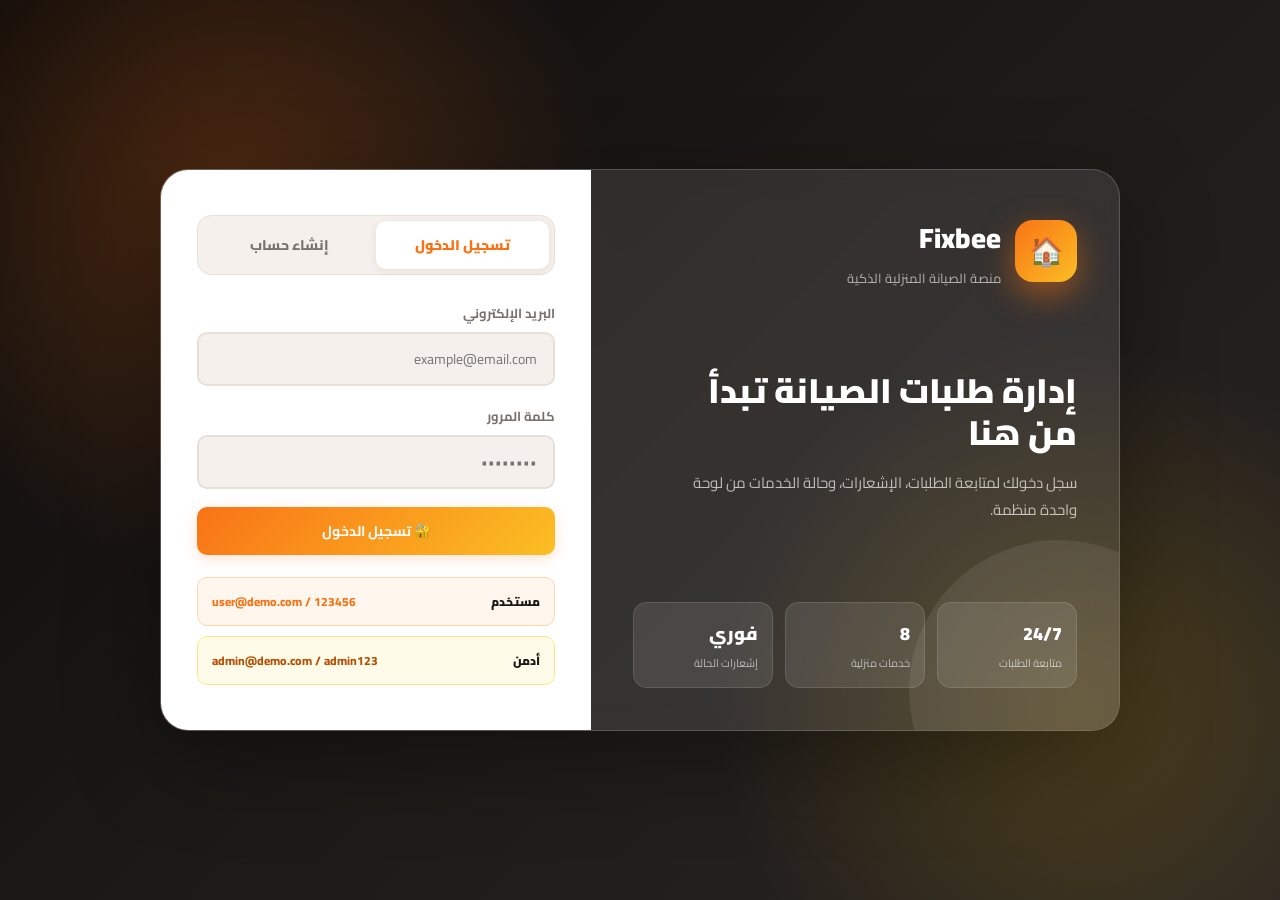
==== commit 1a46d77c: "edit" ====
--- a/admin.html
+++ b/admin.html
@@ -1,4 +1,4 @@
-﻿<!DOCTYPE html>
+<!DOCTYPE html>
 <html lang="ar" dir="rtl">
 <head>
 <meta charset="UTF-8">
@@ -8,11 +8,22 @@
 <style>
   /* Admin-specific accents */
   :root { --accent: #7c3aed; --accent-light: #8b5cf6; --accent-glow: rgba(124,58,237,0.18); }
-  .navbar { background: #1e0a3c; }
-  .brand-icon { background: linear-gradient(135deg, #7c3aed, #a78bfa) !important; }
+  .navbar      { background: #1e0a3c; }
+  .brand-icon  { background: linear-gradient(135deg, #7c3aed, #a78bfa) !important; }
   .btn-primary { background: linear-gradient(135deg, #1e0a3c, #7c3aed); }
-  .uc-avatar { background: linear-gradient(135deg, #c4b5fd, #8b5cf6) !important; color: #fff !important; }
+  .btn-primary:hover { box-shadow: 0 6px 20px rgba(124,58,237,0.45); }
+  .uc-avatar   { background: linear-gradient(135deg, #c4b5fd, #8b5cf6) !important; color: #fff !important; }
   .hero-banner { background: linear-gradient(135deg, #1e0a3c 0%, #4c1d95 50%, #7c3aed 100%); }
+  .profile-hero { background: linear-gradient(135deg, #1e0a3c 0%, #4c1d95 55%, #7c3aed 100%); }
+  .profile-info h2 { color: #fff; }
+  .profile-info p  { color: rgba(255,255,255,0.65); }
+  .section-title .st-icon { background: linear-gradient(135deg, #1e0a3c, #7c3aed); }
+  .nav-link.active::after { background: #a78bfa; }
+  .filter-chip:hover, .filter-chip.active { border-color: #7c3aed; color: #7c3aed; }
+  .filter-chip.active { background: #f5f3ff; }
+  .form-control:focus { border-color: #7c3aed; background: #f5f3ff; }
+  .req-card:hover { border-color: #a78bfa; }
+  .loc-card:hover { border-color: #7c3aed; }
   .admin-ring { display:inline-flex;align-items:center;gap:6px;background:#ede9fe;color:#7c3aed;padding:4px 12px;border-radius:20px;font-size:12px;font-weight:800; }
 </style>
 </head>
--- a/styles.css
+++ b/styles.css
@@ -4,29 +4,29 @@
 @import url('https://fonts.googleapis.com/css2?family=Cairo:wght@300;400;600;700;900&display=swap');
 
 :root {
-  --primary:       #0b1f4a;
-  --primary-mid:   #1a3a7c;
-  --accent:        #2563eb;
-  --accent-light:  #3b82f6;
-  --accent-glow:   rgba(37,99,235,0.18);
-  --gold:          #f59e0b;
+  --primary:       #1c1917;
+  --primary-mid:   #292524;
+  --accent:        #f97316;
+  --accent-light:  #fb923c;
+  --accent-glow:   rgba(249,115,22,0.20);
+  --gold:          #eab308;
   --danger:        #ef4444;
   --danger-soft:   #fef2f2;
   --success:       #10b981;
   --success-soft:  #ecfdf5;
   --warn:          #f59e0b;
   --warn-soft:     #fffbeb;
-  --bg:            #f0f4fa;
+  --bg:            #faf7f5;
   --surface:       #ffffff;
-  --surface2:      #f8fafc;
-  --border:        #e2e8f0;
-  --border-dark:   #cbd5e1;
-  --text:          #0f172a;
-  --text-muted:    #64748b;
-  --text-light:    #94a3b8;
-  --shadow-sm:     0 2px 8px rgba(11,31,74,0.07);
-  --shadow:        0 4px 20px rgba(11,31,74,0.10);
-  --shadow-lg:     0 12px 48px rgba(11,31,74,0.16);
+  --surface2:      #f5f0ec;
+  --border:        #e7e0d8;
+  --border-dark:   #d6cdc3;
+  --text:          #1c1917;
+  --text-muted:    #78716c;
+  --text-light:    #a8a29e;
+  --shadow-sm:     0 2px 8px rgba(28,25,23,0.07);
+  --shadow:        0 4px 20px rgba(28,25,23,0.10);
+  --shadow-lg:     0 12px 48px rgba(28,25,23,0.16);
   --radius:        16px;
   --radius-sm:     10px;
   --radius-xs:     7px;
@@ -77,9 +77,9 @@
 }
 .navbar-brand .brand-icon {
   width: 40px; height: 40px; border-radius: 11px;
-  background: linear-gradient(135deg, var(--accent), #60a5fa);
+  background: linear-gradient(135deg, var(--accent), #fbbf24);
   display: flex; align-items: center; justify-content: center;
-  font-size: 20px; box-shadow: 0 4px 12px rgba(37,99,235,0.4);
+  font-size: 20px; box-shadow: 0 4px 12px rgba(249,115,22,0.45);
   flex-shrink: 0;
 }
 .navbar-brand .brand-text { color: #fff; font-size: 20px; font-weight: 900; letter-spacing: -0.3px; }
@@ -104,7 +104,7 @@
   content: '';
   position: absolute; bottom: -2px; right: 16px; left: 16px;
   height: 2px; border-radius: 2px;
-  background: var(--accent-light);
+  background: var(--accent);
 }
 .nav-link .nl-icon { font-size: 16px; }
 .nav-badge {
@@ -127,11 +127,28 @@
   transition: all var(--transition); color: rgba(255,255,255,0.75);
 }
 .notif-btn:hover { background: rgba(255,255,255,0.15); color: #fff; }
+.notif-btn.active {
+  background: rgba(255,255,255,0.15);
+  color: #fff;
+  border-color: var(--accent);
+  box-shadow: 0 0 0 3px var(--accent-glow);
+}
 .notif-dot {
-  width: 9px; height: 9px; border-radius: 50%;
-  background: var(--danger); border: 2px solid var(--primary);
-  position: absolute; top: 5px; left: 5px;
+  position: absolute;
+  top: -4px;
+  left: -4px;
+  background: var(--danger);
+  color: #fff;
+  font-size: 10px;
+  font-weight: 800;
+  min-width: 17px;
+  height: 17px;
+  border-radius: 10px;
+  border: 1.5px solid var(--primary);
   display: none;
+  align-items: center;
+  justify-content: center;
+  padding: 0 4px;
 }
 
 .user-chip {
@@ -253,7 +270,7 @@
   content: '';
   position: absolute;
   inset: 0;
-  border-top: 3px solid rgba(37,99,235,0.14);
+  border-top: 3px solid rgba(249,115,22,0.18);
   pointer-events: none;
 }
 .stat-card::before {
@@ -267,11 +284,11 @@
   display: flex; align-items: center; justify-content: center;
   font-size: 22px; flex-shrink: 0;
 }
-.stat-icon.blue  { background: #eff6ff; }
+.stat-icon.blue  { background: #fff7ed; }
 .stat-icon.green { background: var(--success-soft); }
 .stat-icon.red   { background: var(--danger-soft); }
 .stat-icon.amber { background: var(--warn-soft); }
-.stat-icon.purple{ background: #f5f3ff; }
+.stat-icon.purple{ background: #fdf4ff; }
 .stat-value { font-size: 30px; font-weight: 900; color: var(--primary); line-height: 1; }
 .stat-label { font-size: 12px; color: var(--text-muted); font-weight: 600; margin-top: 4px; }
 
@@ -300,10 +317,10 @@
   text-decoration: none; white-space: nowrap;
 }
 .btn-primary {
-  background: linear-gradient(135deg, var(--primary), var(--accent));
+  background: linear-gradient(135deg, var(--accent), #fbbf24);
   color: #fff; box-shadow: 0 4px 14px var(--accent-glow);
 }
-.btn-primary:hover { transform: translateY(-1px); box-shadow: 0 6px 20px rgba(37,99,235,0.35); }
+.btn-primary:hover { transform: translateY(-1px); box-shadow: 0 6px 20px rgba(249,115,22,0.40); }
 .btn-secondary {
   background: var(--surface2); color: var(--text-muted);
   border: 1.5px solid var(--border);
@@ -331,7 +348,7 @@
   background: var(--surface2); outline: none;
   transition: border var(--transition), background var(--transition);
 }
-.form-control:focus { border-color: var(--accent); background: #fff; }
+.form-control:focus { border-color: var(--accent); background: #fff8f4; }
 textarea.form-control { resize: vertical; min-height: 90px; }
 select.form-control { cursor: pointer; }
 .form-grid { display: grid; grid-template-columns: 1fr 1fr; gap: 18px; }
@@ -353,7 +370,7 @@
   transition: all var(--transition);
 }
 .filter-chip:hover  { border-color: var(--accent); color: var(--accent); }
-.filter-chip.active { border-color: var(--accent); background: #eff6ff; color: var(--accent); }
+.filter-chip.active { border-color: var(--accent); background: #fff7ed; color: var(--accent); }
 
 /* ════════════════════════════════════════
    REQUEST CARDS
@@ -369,7 +386,7 @@
 .req-card:hover { border-color: var(--accent-light); transform: translateX(-3px); box-shadow: var(--shadow); }
 .req-card .rc-icon {
   width: 48px; height: 48px; border-radius: 13px;
-  background: #eff6ff; display: flex; align-items: center;
+  background: #fff7ed; display: flex; align-items: center;
   justify-content: center; font-size: 22px; flex-shrink: 0;
 }
 .req-card .rc-body { flex: 1; min-width: 0; }
@@ -392,8 +409,8 @@
   padding: 16px 10px; text-align: center; cursor: pointer;
   transition: all var(--transition); background: var(--surface2);
 }
-.svc-card:hover { border-color: var(--accent); background: #eff6ff; transform: translateY(-2px); }
-.svc-card.selected { border-color: var(--accent); background: #eff6ff; box-shadow: 0 0 0 3px var(--accent-glow); }
+.svc-card:hover { border-color: var(--accent); background: #fff7ed; transform: translateY(-2px); }
+.svc-card.selected { border-color: var(--accent); background: #fff7ed; box-shadow: 0 0 0 3px var(--accent-glow); }
 .svc-card .svc-icon  { font-size: 28px; margin-bottom: 8px; }
 .svc-card .svc-label { font-size: 13px; font-weight: 700; color: var(--text); }
 .svc-card.selected .svc-label { color: var(--accent); }
@@ -446,7 +463,7 @@
   display: flex; gap: 14px; align-items: flex-start;
   transition: all var(--transition);
 }
-.notif-item.unread { border-color: #93c5fd; background: #eff6ff; }
+.notif-item.unread { border-color: #fdba74; background: #fff7ed; }
 .notif-icon { font-size: 22px; flex-shrink: 0; margin-top: 1px; }
 .notif-msg  { font-size: 14px; color: var(--text); font-weight: 600; line-height: 1.5; }
 .notif-time { font-size: 11px; color: var(--text-light); margin-top: 4px; }
@@ -455,7 +472,7 @@
    PROFILE
    ════════════════════════════════════════ */
 .profile-hero {
-  background: linear-gradient(135deg, var(--primary) 0%, var(--accent) 100%);
+  background: linear-gradient(135deg, #1c1917 0%, #f97316 100%);
   border-radius: var(--radius); padding: 32px;
   display: flex; align-items: center; gap: 24px; margin-bottom: 24px;
   color: #fff; box-shadow: var(--shadow-lg);
@@ -493,7 +510,7 @@
   display: inline-flex; align-items: center; justify-content: center;
   cursor: pointer; transition: all var(--transition); font-family: inherit;
 }
-.icon-btn:hover { border-color: var(--accent); background: #eff6ff; }
+.icon-btn:hover { border-color: var(--accent); background: #fff7ed; }
 .icon-btn.danger:hover { border-color: #fecaca; background: var(--danger-soft); }
 .loc-icon  { font-size: 30px; margin-bottom: 0; }
 .loc-name  { font-size: 15px; font-weight: 800; color: var(--text); }
@@ -513,7 +530,7 @@
   cursor: pointer;
   transition: all var(--transition);
 }
-.location-mini:hover { border-color: var(--accent); background: #f8fbff; }
+.location-mini:hover { border-color: var(--accent); background: #fff7ed; }
 .location-mini span { grid-area: icon; font-size: 22px; align-self: center; }
 .location-mini strong { grid-area: name; font-size: 14px; color: var(--text); }
 .location-mini small { grid-area: addr; color: var(--text-muted); font-size: 11px; white-space: nowrap; overflow: hidden; text-overflow: ellipsis; }
@@ -539,12 +556,12 @@
   padding: 14px 18px; border-bottom: 1px solid var(--border);
   font-size: 14px; color: var(--text); vertical-align: middle;
 }
-.data-table tr:hover td { background: #f8fbff; }
+.data-table tr:hover td { background: #fff7ed; }
 .data-table tr:last-child td { border: none; }
 .table-wrap { overflow-x: auto; }
 .table-avatar {
   width:34px;height:34px;border-radius:50%;
-  background:linear-gradient(135deg,var(--accent),var(--accent-light));
+  background:linear-gradient(135deg,var(--accent),#fbbf24);
   display:flex;align-items:center;justify-content:center;
   font-size:13px;font-weight:800;color:#fff;flex-shrink:0;
 }
@@ -554,7 +571,7 @@
    ════════════════════════════════════════ */
 .modal-overlay {
   position: fixed; inset: 0; z-index: 400;
-  background: rgba(11,31,74,0.55); backdrop-filter: blur(3px);
+  background: rgba(28,25,23,0.60); backdrop-filter: blur(3px);
   display: flex; align-items: center; justify-content: center;
   animation: fadeIn 0.2s;
 }
@@ -578,13 +595,13 @@
 .fab {
   position: fixed; bottom: 32px; left: 32px; z-index: 300;
   width: 58px; height: 58px; border-radius: 50%;
-  background: linear-gradient(135deg, var(--accent), var(--accent-light));
+  background: linear-gradient(135deg, var(--accent), #fbbf24);
   color: #fff; font-size: 26px; border: none;
   display: flex; align-items: center; justify-content: center;
-  cursor: pointer; box-shadow: 0 8px 24px rgba(37,99,235,0.45);
+  cursor: pointer; box-shadow: 0 8px 24px rgba(249,115,22,0.50);
   transition: all var(--transition); font-family: inherit;
 }
-.fab:hover { transform: scale(1.12) rotate(90deg); box-shadow: 0 12px 32px rgba(37,99,235,0.55); }
+.fab:hover { transform: scale(1.12) rotate(90deg); box-shadow: 0 12px 32px rgba(249,115,22,0.60); }
 
 /* ════════════════════════════════════════
    TOAST
@@ -623,7 +640,7 @@
    HOME HERO BANNER
    ════════════════════════════════════════ */
 .hero-banner {
-  background: linear-gradient(135deg, var(--primary) 0%, var(--primary-mid) 50%, #1e4db7 100%);
+  background: linear-gradient(135deg, #1c1917 0%, #292524 50%, #f97316 100%);
   border-radius: var(--radius); padding: 36px 40px;
   display: flex; align-items: center; justify-content: space-between;
   margin-bottom: 28px; color: #fff; position: relative; overflow: hidden;
@@ -723,9 +740,9 @@
   place-items: center;
   padding: 32px;
   background:
-    radial-gradient(circle at 18% 22%, rgba(96,165,250,0.22), transparent 30%),
-    radial-gradient(circle at 84% 78%, rgba(245,158,11,0.18), transparent 28%),
-    linear-gradient(135deg, #081a3d 0%, #102f68 48%, #1e4db7 100%);
+    radial-gradient(circle at 18% 22%, rgba(249,115,22,0.25), transparent 30%),
+    radial-gradient(circle at 84% 78%, rgba(234,179,8,0.20), transparent 28%),
+    linear-gradient(135deg, #0c0a09 0%, #1c1917 48%, #292524 100%);
 }
 .auth-shell {
   width: min(100%, 960px);
@@ -769,12 +786,12 @@
   width: 62px;
   height: 62px;
   border-radius: 18px;
-  background: linear-gradient(135deg, var(--accent), #60a5fa);
+  background: linear-gradient(135deg, var(--accent), #fbbf24);
   display: inline-flex;
   align-items: center;
   justify-content: center;
   font-size: 28px;
-  box-shadow: 0 12px 32px rgba(37,99,235,0.45);
+  box-shadow: 0 12px 32px rgba(249,115,22,0.50);
   flex-shrink: 0;
 }
 .auth-brand h1 { font-size: 28px; font-weight: 900; color: #fff; }
@@ -848,7 +865,7 @@
   background: none;
   font-family: inherit;
 }
-.auth-tab.active { background: #fff; color: var(--accent); box-shadow: var(--shadow-sm); }
+.auth-tab.active { background: #fff; color: var(--accent); box-shadow: var(--shadow-sm); font-weight: 900; }
 .auth-form { display: none; }
 .auth-form.active { display: block; animation: fadeUp 0.25s both; }
 .auth-error {
@@ -875,9 +892,9 @@
   justify-content: space-between;
   gap: 14px;
   padding: 12px 14px;
-  border: 1px solid #bfdbfe;
+  border: 1px solid #fed7aa;
   border-radius: var(--radius-sm);
-  background: #eff6ff;
+  background: #fff7ed;
   color: var(--accent);
   font-family: inherit;
   cursor: pointer;
@@ -895,12 +912,12 @@
 }
 .demo-fill:hover {
   border-color: var(--accent);
-  background: #dbeafe;
+  background: #ffedd5;
 }
 .demo-fill.admin-demo {
-  border-color: #ddd6fe;
-  background: #f5f3ff;
-  color: #7c3aed;
+  border-color: #fde68a;
+  background: #fefce8;
+  color: #b45309;
 }
 
 /* ════════════════════════════════════════
